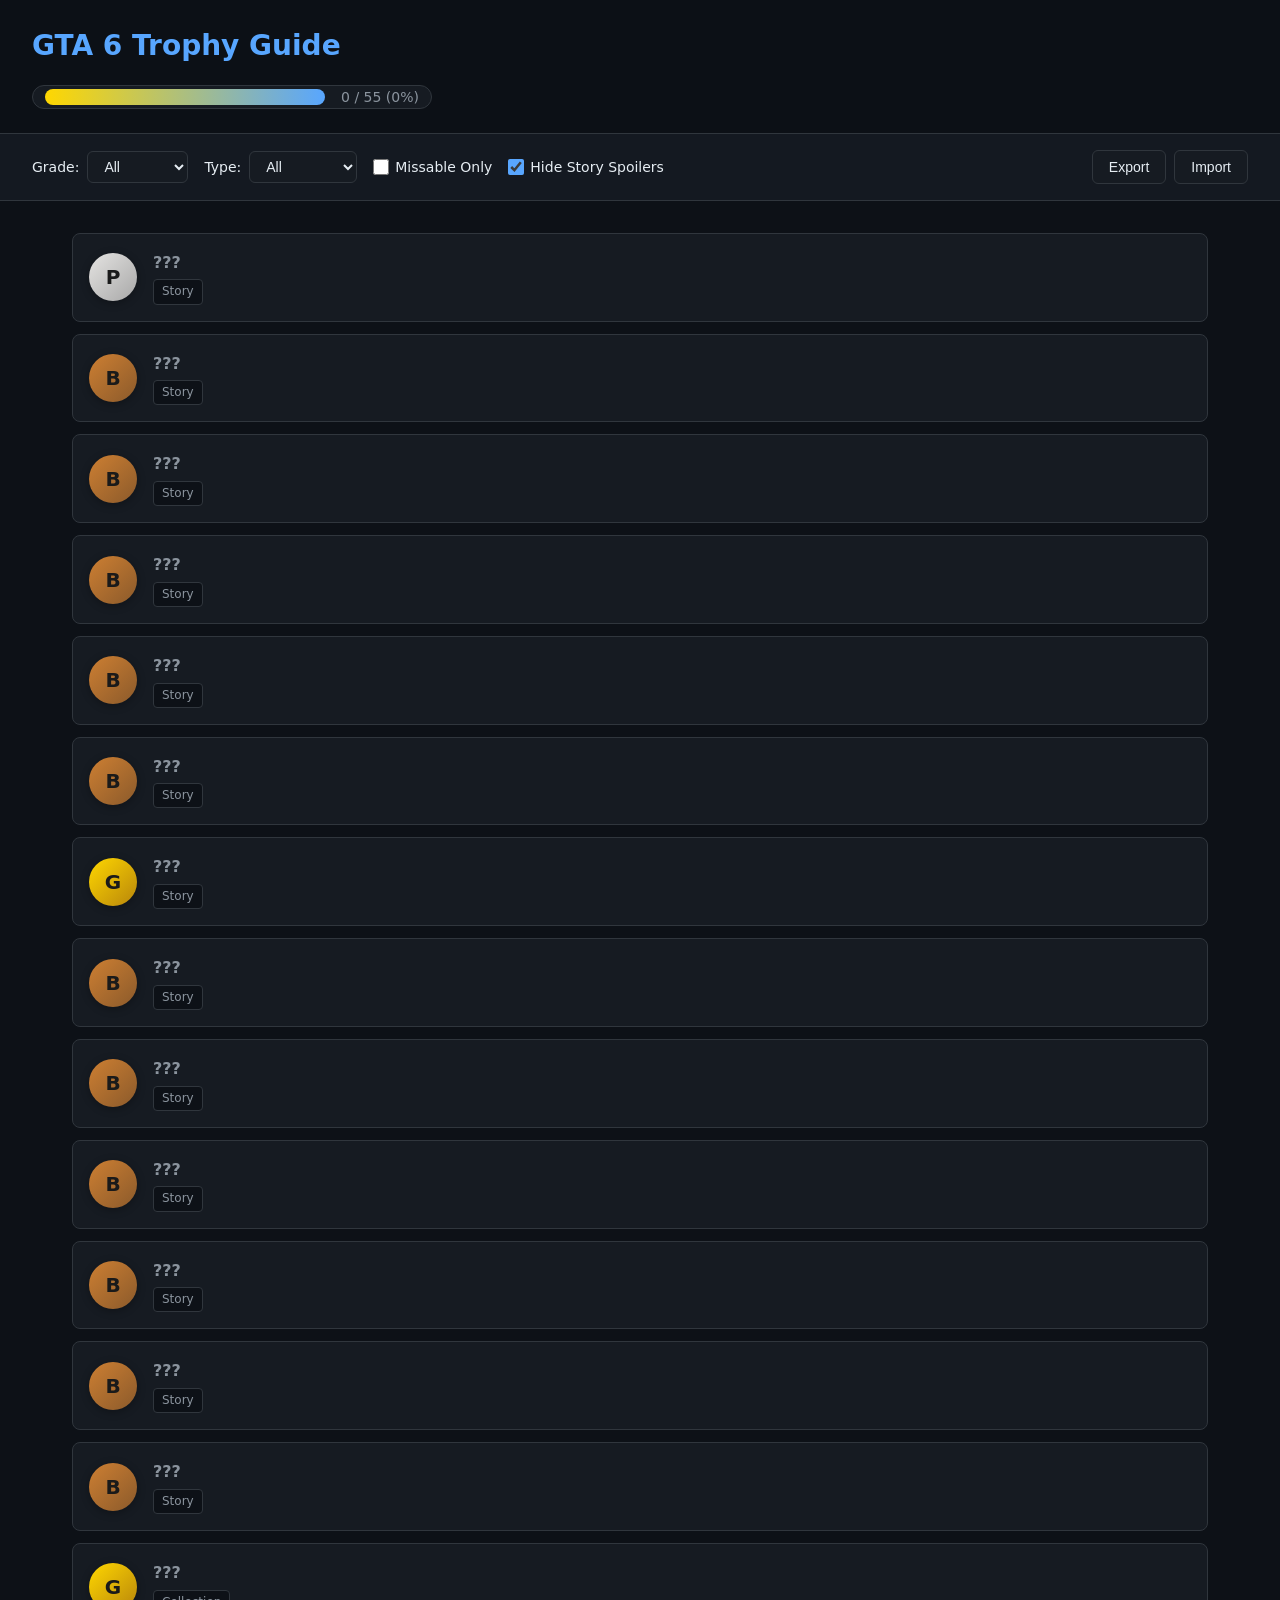
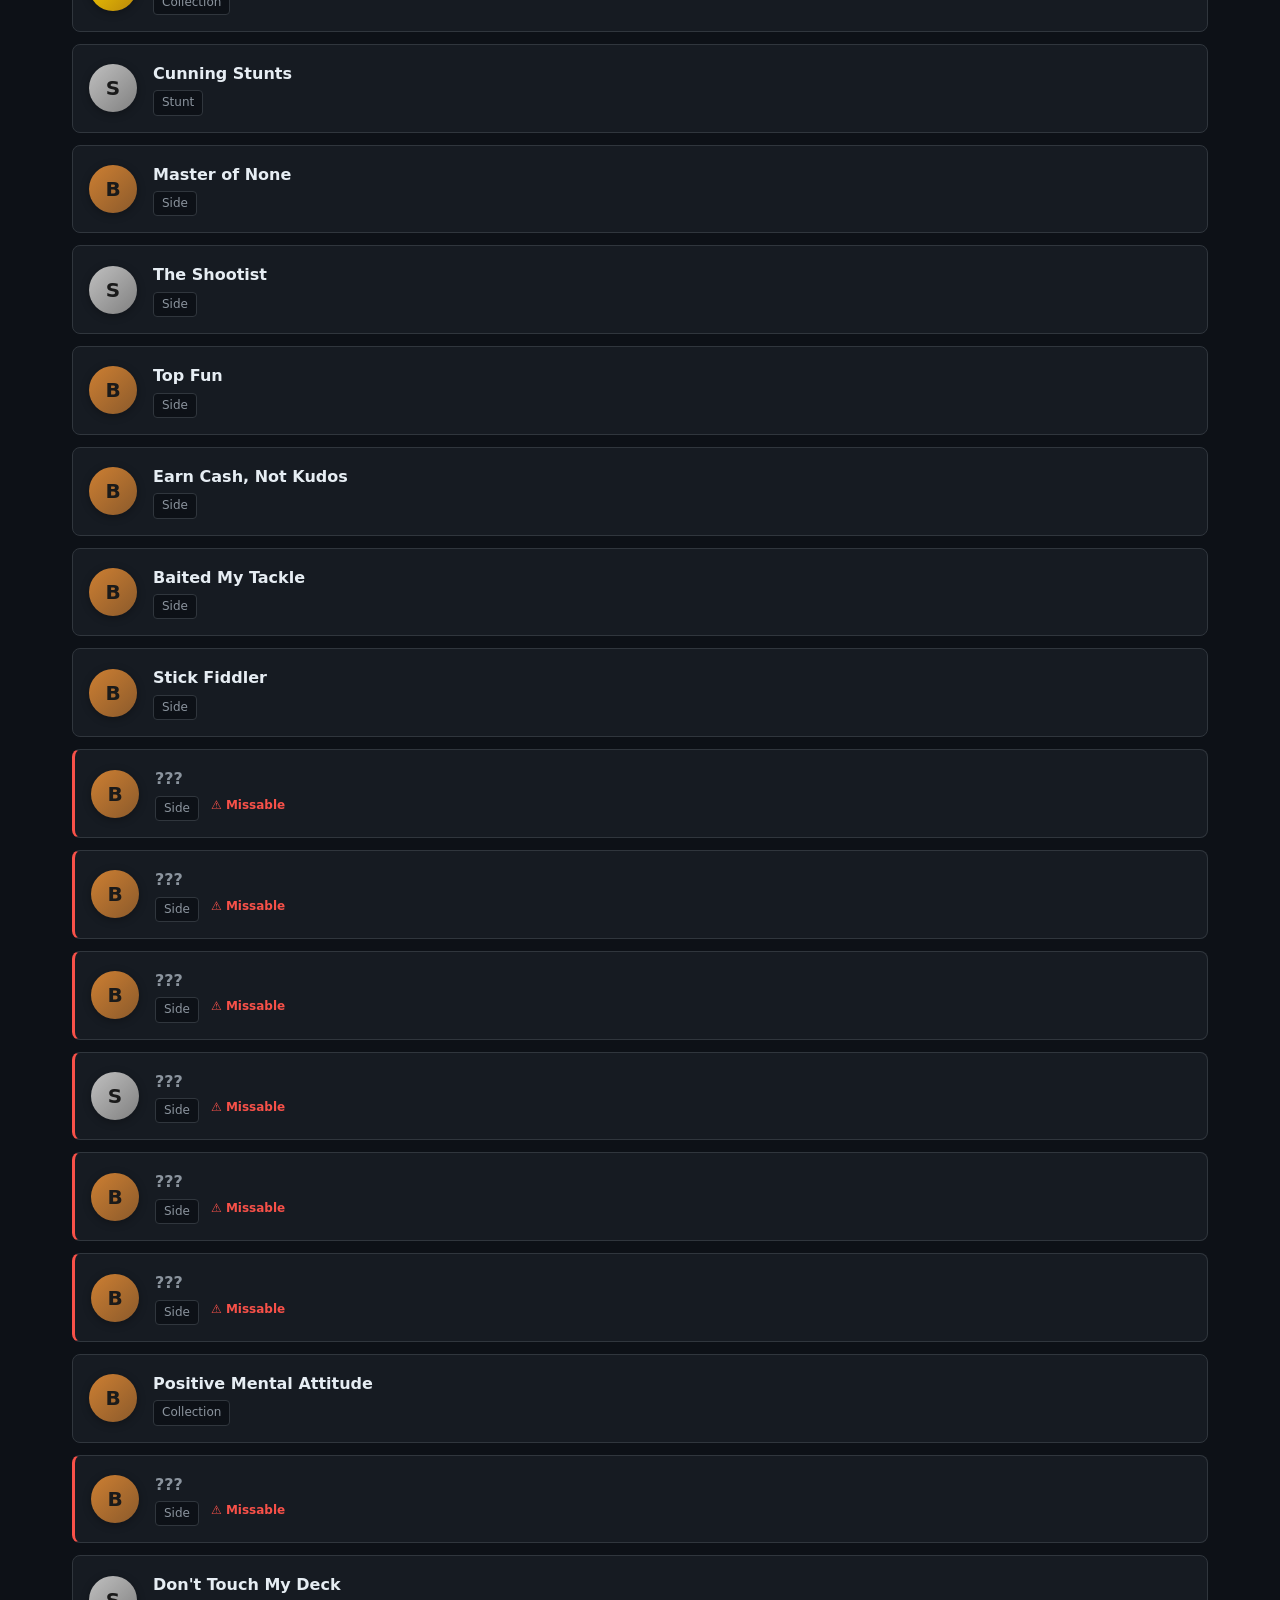
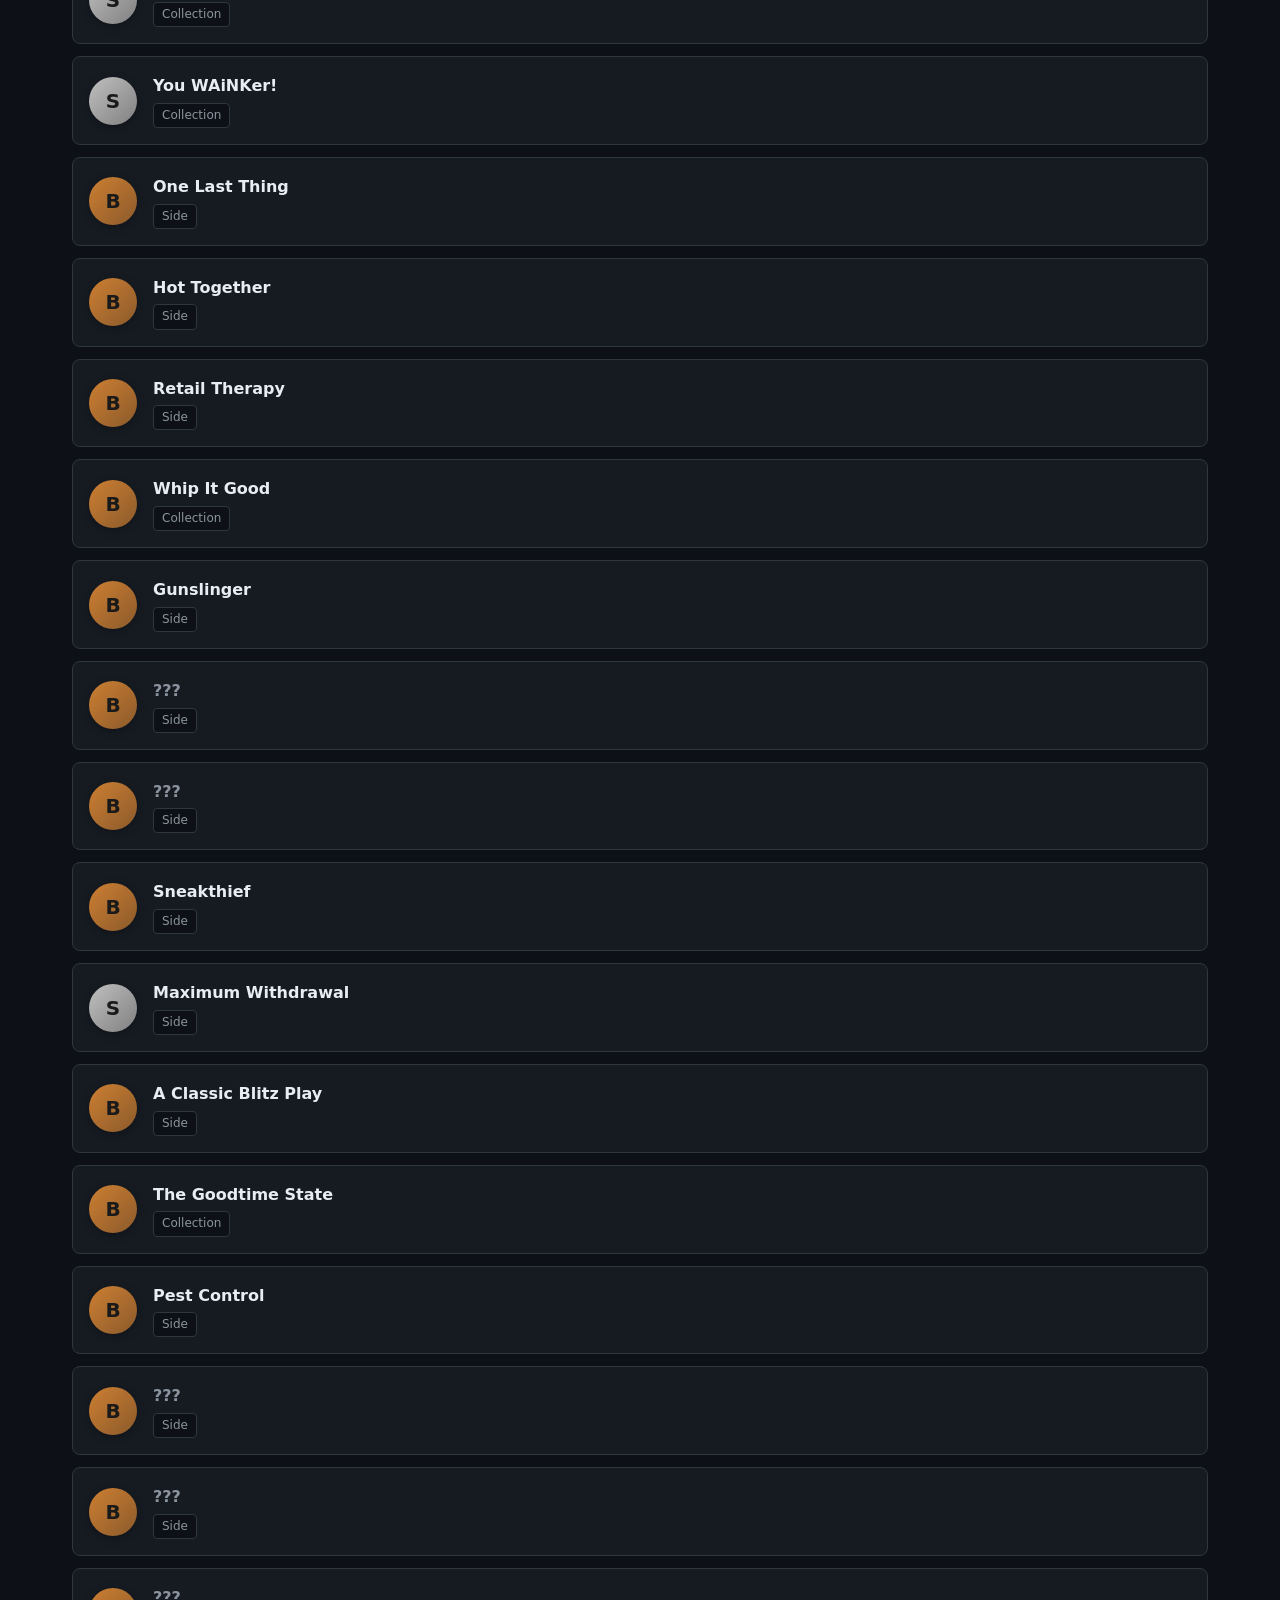
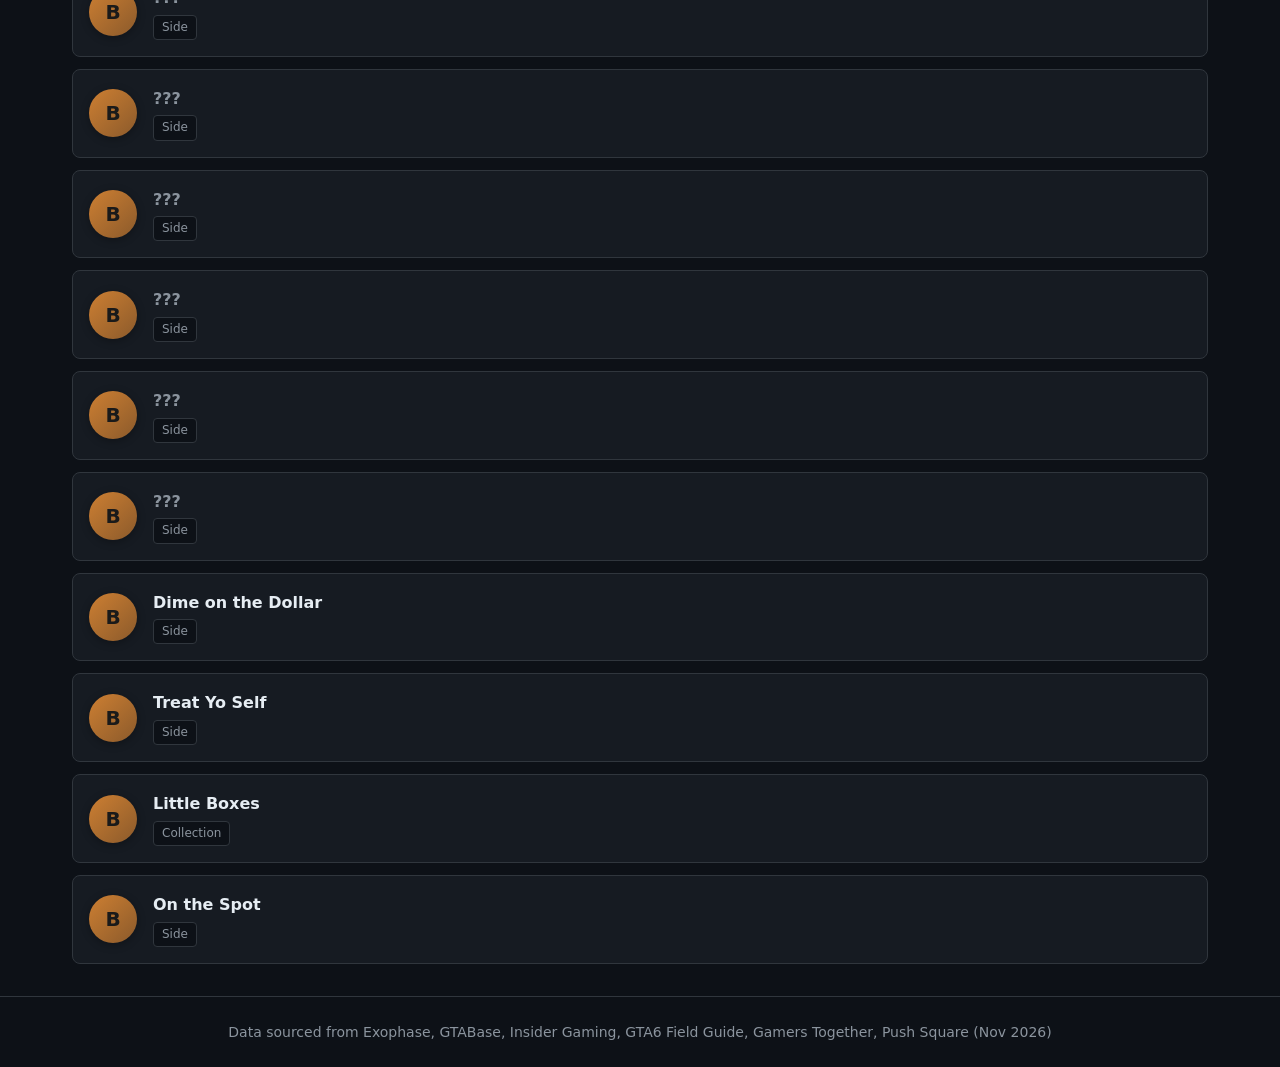
==== out/app/index.html @ 26f0e38e "FASE 1b: spoiler-off screenshots + header overlap fix" ====
<!DOCTYPE html>
<html lang="en">
<head>
  <meta charset="UTF-8">
  <meta name="viewport" content="width=device-width, initial-scale=1.0">
  <title>GTA 6 Trophy Guide</title>
  <link rel="stylesheet" href="styles.css">
</head>
<body>
  <header class="header">
    <h1>GTA 6 Trophy Guide</h1>
    <div class="progress-bar">
      <div class="progress-fill" id="progressFill"></div>
      <span class="progress-text" id="progressText">0 / 55 (0%)</span>
    </div>
  </header>

  <nav class="toolbar">
    <div class="filter-group">
      <label>Grade:</label>
      <select id="gradeFilter">
        <option value="all">All</option>
        <option value="platinum">Platinum</option>
        <option value="gold">Gold</option>
        <option value="silver">Silver</option>
        <option value="bronze">Bronze</option>
      </select>
    </div>
    <div class="filter-group">
      <label>Type:</label>
      <select id="typeFilter">
        <option value="all">All</option>
        <option value="story">Story</option>
        <option value="side">Side</option>
        <option value="collection">Collection</option>
        <option value="stunt">Stunt</option>
      </select>
    </div>
    <div class="filter-group">
      <label>
        <input type="checkbox" id="missableFilter"> Missable Only
      </label>
    </div>
    <div class="filter-group">
      <label>
        <input type="checkbox" id="spoilerToggle" checked> Hide Story Spoilers
      </label>
    </div>
    <div class="actions">
      <button id="exportBtn" title="Export progress to JSON">Export</button>
      <button id="importBtn" title="Import progress from JSON">Import</button>
      <input type="file" id="importFile" accept=".json" style="display:none;">
    </div>
  </nav>

  <main class="main">
    <section id="listView" class="view">
      <ul id="trophyList" class="trophy-list"></ul>
    </section>

    <section id="detailView" class="view hidden">
      <button class="back-btn" id="backBtn">← Back to List</button>
      <article id="trophyDetail" class="trophy-detail"></article>
    </section>

    <section id="roadmapView" class="view hidden">
      <button class="back-btn" id="roadmapBackBtn">← Back to List</button>
      <div id="roadmap" class="roadmap"></div>
    </section>
  </main>

  <footer class="footer">
    <p>Data sourced from Exophase, GTABase, Insider Gaming, GTA6 Field Guide, Gamers Together, Push Square (Nov 2026)</p>
  </footer>

  <script type="module" src="app.js"></script>
</body>
</html>
---- out/app/styles.css ----
* {
  box-sizing: border-box;
  margin: 0;
  padding: 0;
}

:root {
  --bg: #0d1117;
  --fg: #e6edf3;
  --muted: #8b949e;
  --accent: #58a6ff;
  --accent-hover: #79c0ff;
  --card: #161b22;
  --border: #30363d;
  --platinum: #e5e4e2;
  --gold: #ffd700;
  --silver: #c0c0c0;
  --bronze: #cd7f32;
  --danger: #f85149;
  --success: #3fb950;
}

body {
  font-family: system-ui, -apple-system, BlinkMacSystemFont, 'Segoe UI', sans-serif;
  background: var(--bg);
  color: var(--fg);
  line-height: 1.6;
  min-height: 100vh;
  display: flex;
  flex-direction: column;
}

.header {
  padding: 1.5rem 2rem;
  border-bottom: 1px solid var(--border);
  background: rgba(13, 17, 23, 0.95);
  position: sticky;
  top: 0;
  z-index: 10;
}

.header h1 {
  font-size: 1.75rem;
  font-weight: 700;
  margin-bottom: 1rem;
  color: var(--accent);
}

.progress-bar {
  display: flex;
  align-items: center;
  gap: 1rem;
  height: 24px;
  background: var(--card);
  border: 1px solid var(--border);
  border-radius: 12px;
  padding: 0 0.75rem;
  max-width: 400px;
}

.progress-fill {
  height: 16px;
  background: linear-gradient(90deg, var(--gold), var(--accent));
  border-radius: 8px;
  transition: width 0.3s ease;
  flex: 1;
}

.progress-text {
  font-size: 0.875rem;
  color: var(--muted);
  white-space: nowrap;
}

.toolbar {
  display: flex;
  flex-wrap: wrap;
  gap: 1rem;
  padding: 1rem 2rem;
  border-bottom: 1px solid var(--border);
  background: rgba(22, 27, 34, 0.95);
  position: sticky;
  top: 60px;
  z-index: 9;
  align-items: center;
}

.filter-group {
  display: flex;
  align-items: center;
  gap: 0.5rem;
  font-size: 0.875rem;
}

.filter-group select {
  padding: 0.375rem 0.75rem;
  border: 1px solid var(--border);
  border-radius: 6px;
  background: var(--card);
  color: var(--fg);
  font-size: 0.875rem;
  cursor: pointer;
}

.filter-group select:focus {
  outline: none;
  border-color: var(--accent);
}

.filter-group label {
  display: flex;
  align-items: center;
  gap: 0.375rem;
  cursor: pointer;
}

.filter-group input[type="checkbox"] {
  width: 16px;
  height: 16px;
  accent-color: var(--accent);
}

.actions {
  display: flex;
  gap: 0.5rem;
  margin-left: auto;
}

.actions button {
  padding: 0.5rem 1rem;
  border: 1px solid var(--border);
  border-radius: 6px;
  background: var(--card);
  color: var(--fg);
  font-size: 0.875rem;
  cursor: pointer;
  transition: all 0.15s ease;
}

.actions button:hover {
  border-color: var(--accent);
  background: var(--bg);
}

.main {
  flex: 1;
  padding: 2rem;
  max-width: 1200px;
  margin: 0 auto;
  width: 100%;
}

.view {
  animation: fadeIn 0.2s ease;
}

@keyframes fadeIn {
  from { opacity: 0; transform: translateY(4px); }
  to { opacity: 1; transform: translateY(0); }
}

.hidden {
  display: none !important;
}

.trophy-list {
  list-style: none;
  display: grid;
  gap: 0.75rem;
}

.trophy-item {
  display: flex;
  align-items: center;
  gap: 1rem;
  padding: 1rem;
  background: var(--card);
  border: 1px solid var(--border);
  border-radius: 8px;
  cursor: pointer;
  transition: all 0.15s ease;
}

.trophy-item:hover {
  border-color: var(--accent);
  transform: translateX(4px);
}

.trophy-item.earned {
  border-color: var(--success);
  background: rgba(63, 185, 80, 0.1);
}

.trophy-item.missable {
  border-left: 3px solid var(--danger);
}

.trophy-grade {
  width: 48px;
  height: 48px;
  border-radius: 50%;
  display: flex;
  align-items: center;
  justify-content: center;
  font-weight: 700;
  font-size: 1.25rem;
  flex-shrink: 0;
  box-shadow: 0 2px 8px rgba(0,0,0,0.3);
}

.trophy-grade.platinum { background: linear-gradient(135deg, #e5e4e2, #a8a8a8); color: #1a1a1a; }
.trophy-grade.gold { background: linear-gradient(135deg, #ffd700, #b8860b); color: #1a1a1a; }
.trophy-grade.silver { background: linear-gradient(135deg, #c0c0c0, #808080); color: #1a1a1a; }
.trophy-grade.bronze { background: linear-gradient(135deg, #cd7f32, #8b5a2b); color: #1a1a1a; }

.trophy-info {
  flex: 1;
  min-width: 0;
}

.trophy-name {
  font-weight: 600;
  font-size: 1rem;
  margin-bottom: 0.25rem;
  white-space: nowrap;
  overflow: hidden;
  text-overflow: ellipsis;
}

.trophy-name.hidden-spoiler {
  color: var(--muted);
}

.trophy-meta {
  display: flex;
  gap: 0.75rem;
  font-size: 0.75rem;
  color: var(--muted);
}

.trophy-type {
  text-transform: capitalize;
  padding: 0.125rem 0.5rem;
  background: var(--bg);
  border: 1px solid var(--border);
  border-radius: 4px;
}

.trophy-missable-badge {
  color: var(--danger);
  font-weight: 600;
}

.back-btn {
  display: inline-flex;
  align-items: center;
  gap: 0.5rem;
  padding: 0.5rem 1rem;
  margin-bottom: 1.5rem;
  border: 1px solid var(--border);
  border-radius: 6px;
  background: var(--card);
  color: var(--fg);
  font-size: 0.875rem;
  cursor: pointer;
  transition: all 0.15s ease;
}

.back-btn:hover {
  border-color: var(--accent);
  background: var(--bg);
}

.trophy-detail {
  background: var(--card);
  border: 1px solid var(--border);
  border-radius: 12px;
  padding: 2rem;
}

.trophy-detail-header {
  display: flex;
  align-items: flex-start;
  gap: 1.5rem;
  margin-bottom: 1.5rem;
  padding-bottom: 1.5rem;
  border-bottom: 1px solid var(--border);
}

.trophy-detail-grade {
  width: 80px;
  height: 80px;
  border-radius: 50%;
  display: flex;
  align-items: center;
  justify-content: center;
  font-weight: 700;
  font-size: 2rem;
  flex-shrink: 0;
  box-shadow: 0 4px 16px rgba(0,0,0,0.4);
}

.trophy-detail-info h2 {
  font-size: 1.5rem;
  margin-bottom: 0.5rem;
}

.trophy-detail-meta {
  display: flex;
  gap: 1rem;
  font-size: 0.875rem;
  color: var(--muted);
}

.trophy-detail-section {
  margin-bottom: 1.5rem;
}

.trophy-detail-section h3 {
  font-size: 1rem;
  color: var(--accent);
  margin-bottom: 0.5rem;
  text-transform: uppercase;
  letter-spacing: 0.05em;
}

.trophy-detail-section p {
  color: var(--fg);
  line-height: 1.7;
}

.trophy-detail-source {
  font-size: 0.875rem;
  color: var(--muted);
}

.trophy-detail-source a {
  color: var(--accent);
  text-decoration: none;
}

.trophy-detail-source a:hover {
  text-decoration: underline;
}

.roadmap {
  background: var(--card);
  border: 1px solid var(--border);
  border-radius: 12px;
  padding: 2rem;
}

.roadmap h2 {
  font-size: 1.5rem;
  margin-bottom: 1.5rem;
  color: var(--accent);
}

.roadmap-phase {
  margin-bottom: 2rem;
  padding-bottom: 1.5rem;
  border-bottom: 1px solid var(--border);
}

.roadmap-phase:last-child {
  border-bottom: none;
  margin-bottom: 0;
  padding-bottom: 0;
}

.roadmap-phase h3 {
  font-size: 1.125rem;
  color: var(--gold);
  margin-bottom: 1rem;
  display: flex;
  align-items: center;
  gap: 0.5rem;
}

.roadmap-phase ul {
  list-style: none;
  display: grid;
  grid-template-columns: repeat(auto-fill, minmax(280px, 1fr));
  gap: 0.5rem;
}

.roadmap-phase li {
  display: flex;
  align-items: center;
  gap: 0.75rem;
  padding: 0.5rem 0.75rem;
  background: var(--bg);
  border: 1px solid var(--border);
  border-radius: 6px;
  font-size: 0.875rem;
}

.roadmap-phase li.done {
  border-color: var(--success);
  background: rgba(63, 185, 80, 0.1);
  text-decoration: line-through;
  color: var(--muted);
}

.roadmap-phase li.missable {
  border-left: 3px solid var(--danger);
}

.roadmap-checkbox {
  width: 18px;
  height: 18px;
  accent-color: var(--accent);
  cursor: pointer;
  flex-shrink: 0;
}

.footer {
  padding: 1.5rem 2rem;
  border-top: 1px solid var(--border);
  text-align: center;
  color: var(--muted);
  font-size: 0.875rem;
}

@media (max-width: 768px) {
  .header, .toolbar, .main, .footer {
    padding-left: 1rem;
    padding-right: 1rem;
  }
  
  .toolbar {
    flex-direction: column;
    align-items: stretch;
  }
  
  .actions {
    justify-content: center;
  }
  
  .roadmap-phase ul {
    grid-template-columns: 1fr;
  }
}
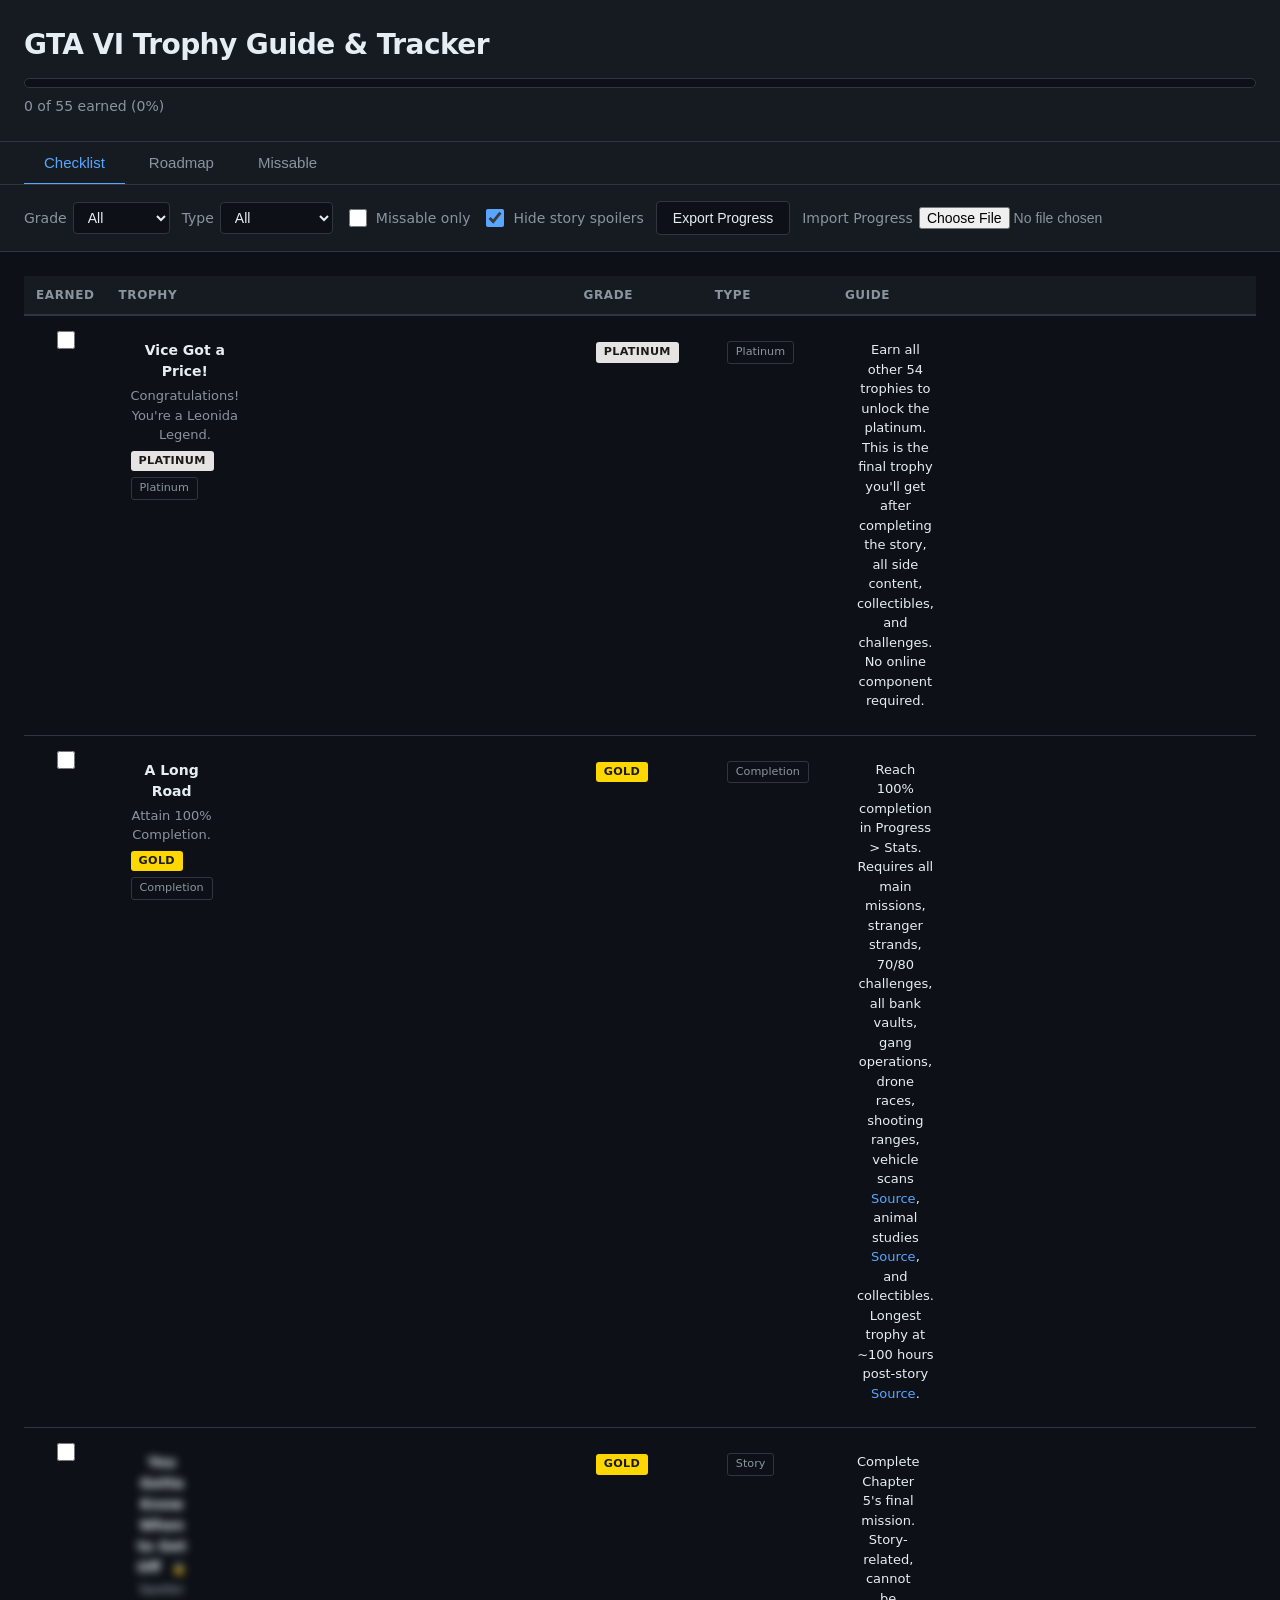
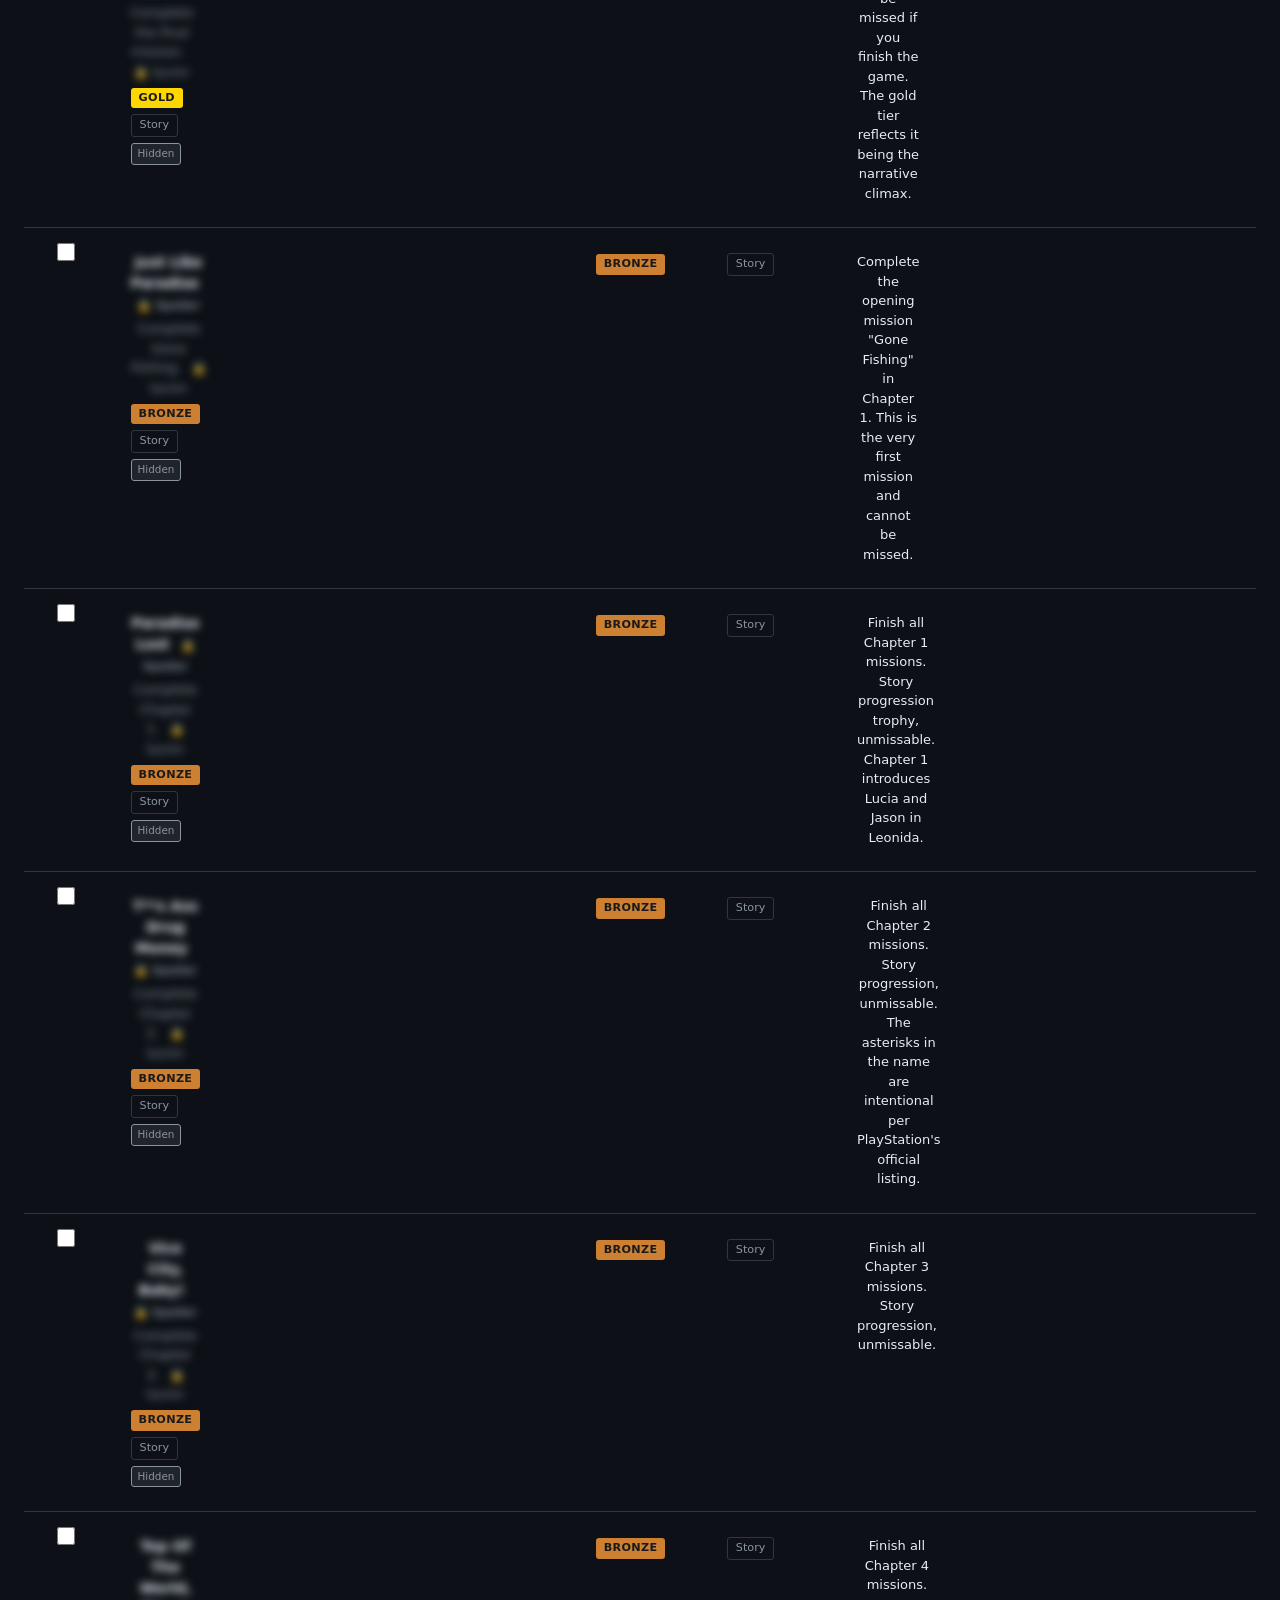
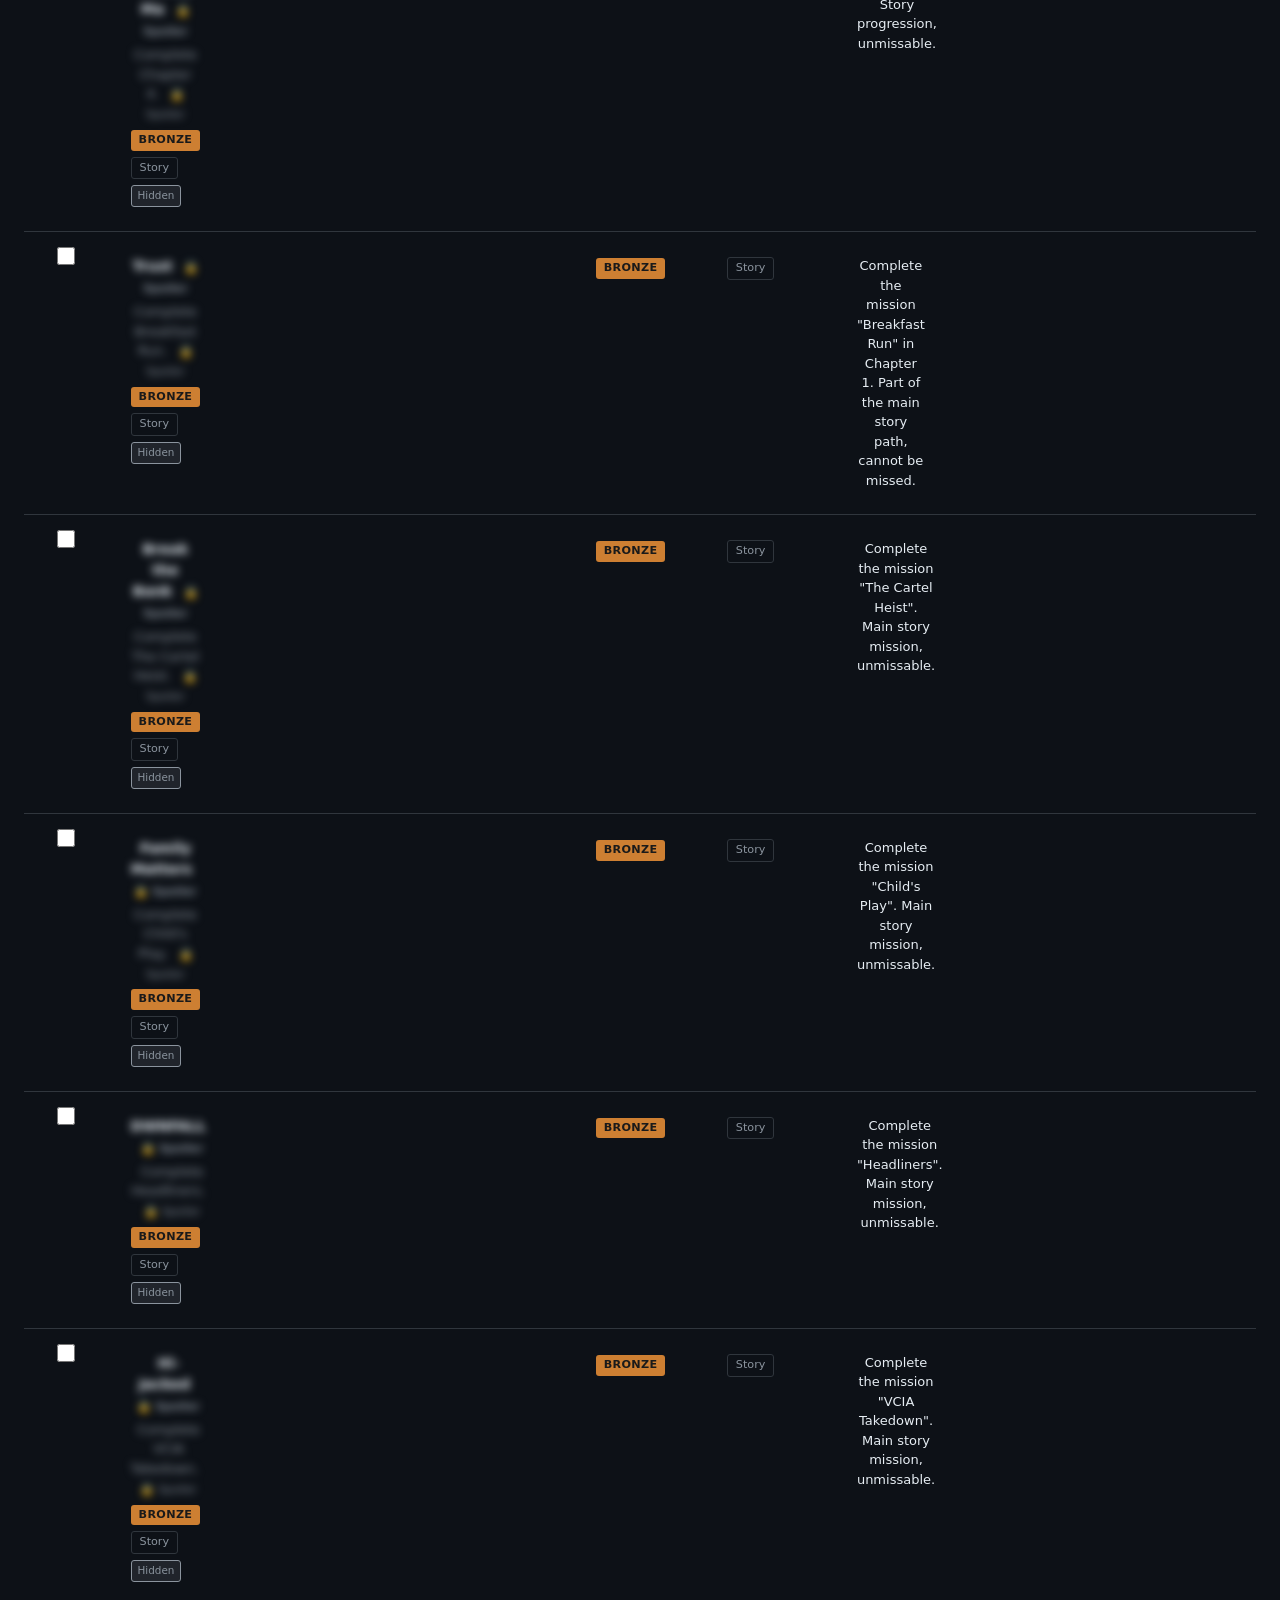
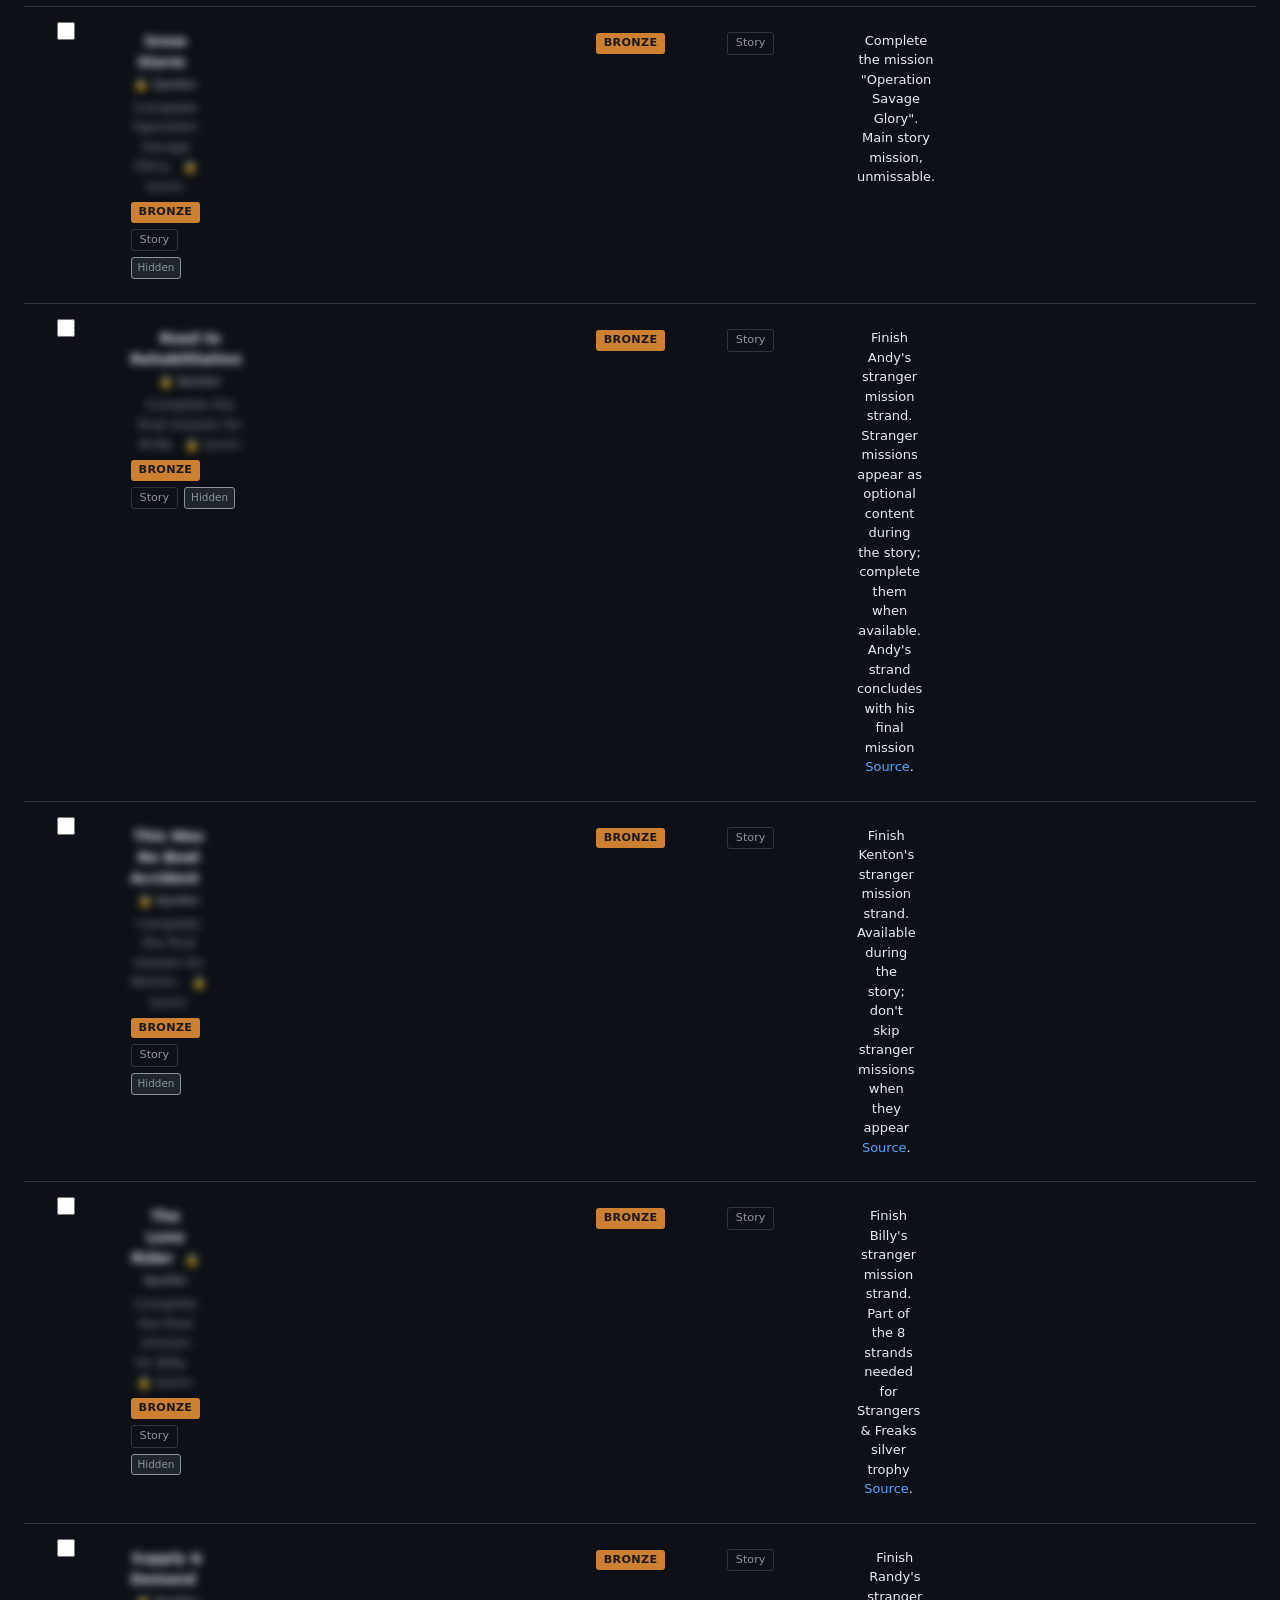
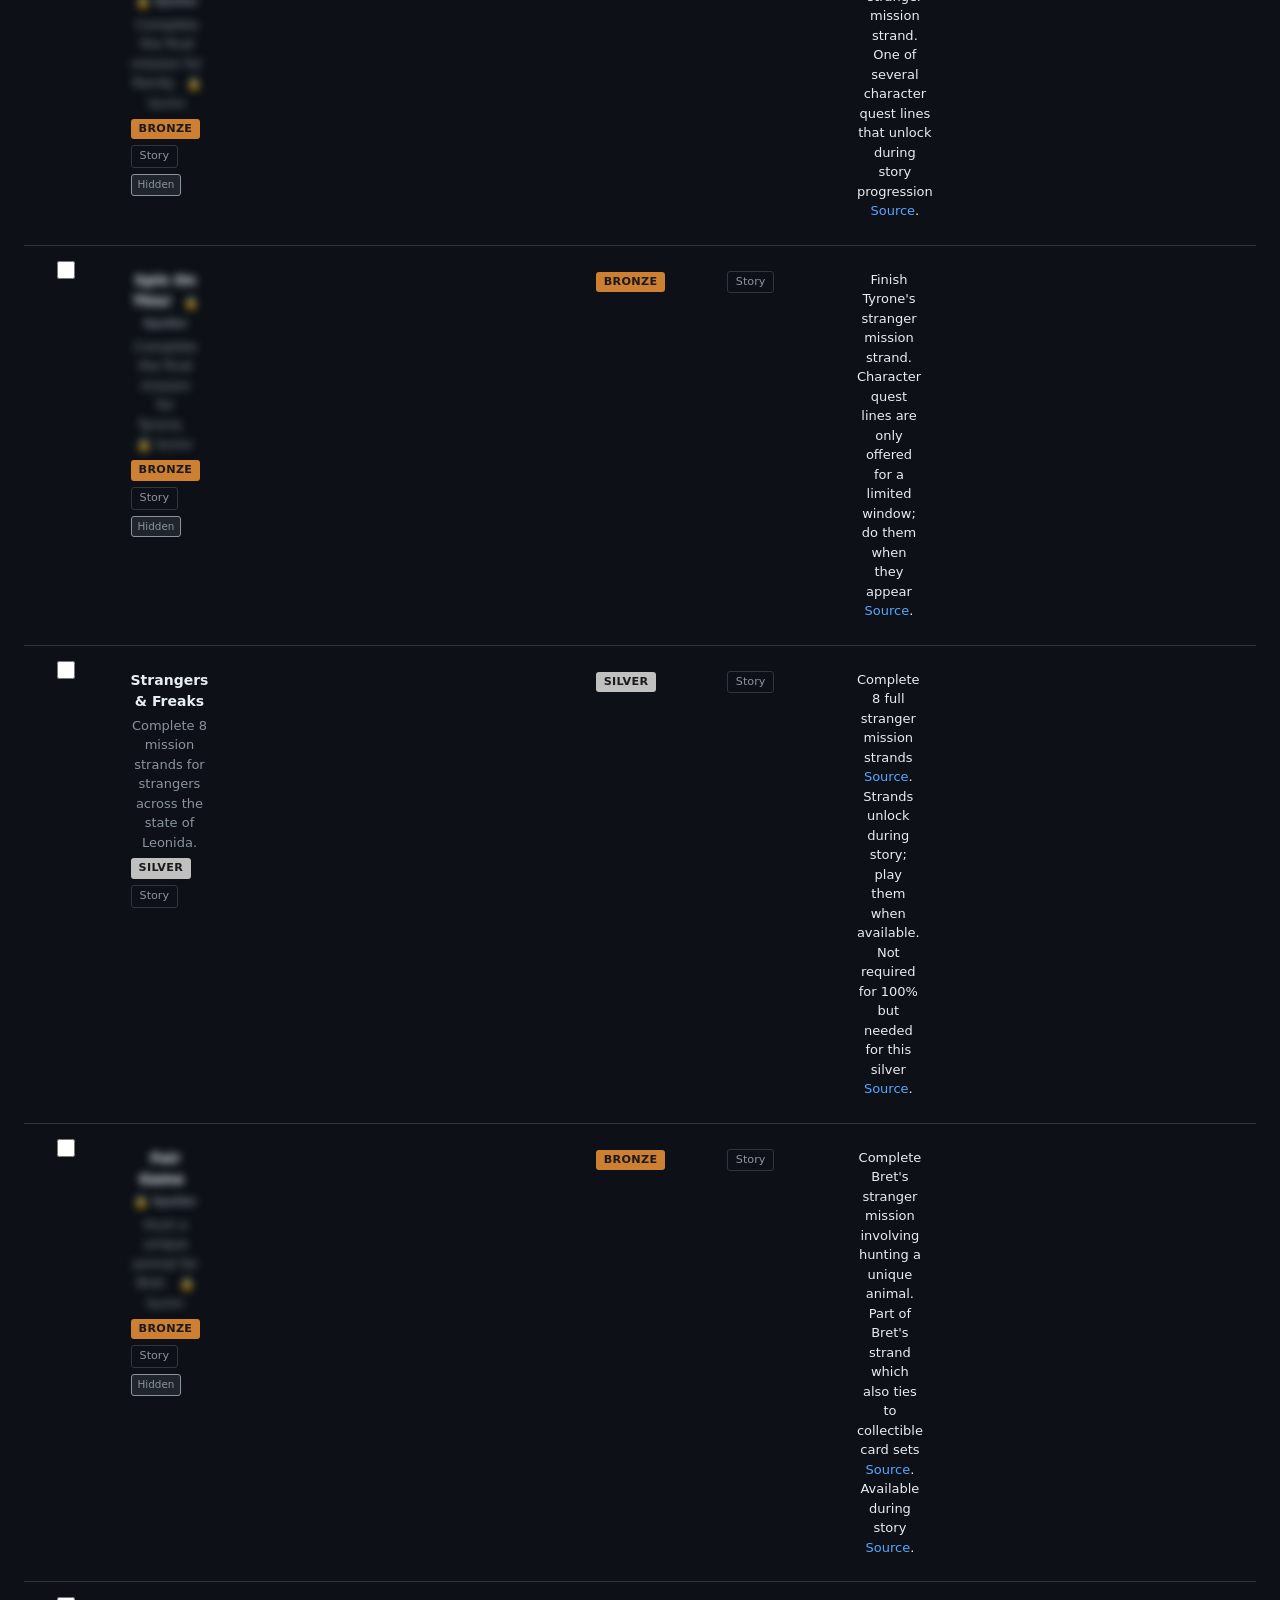
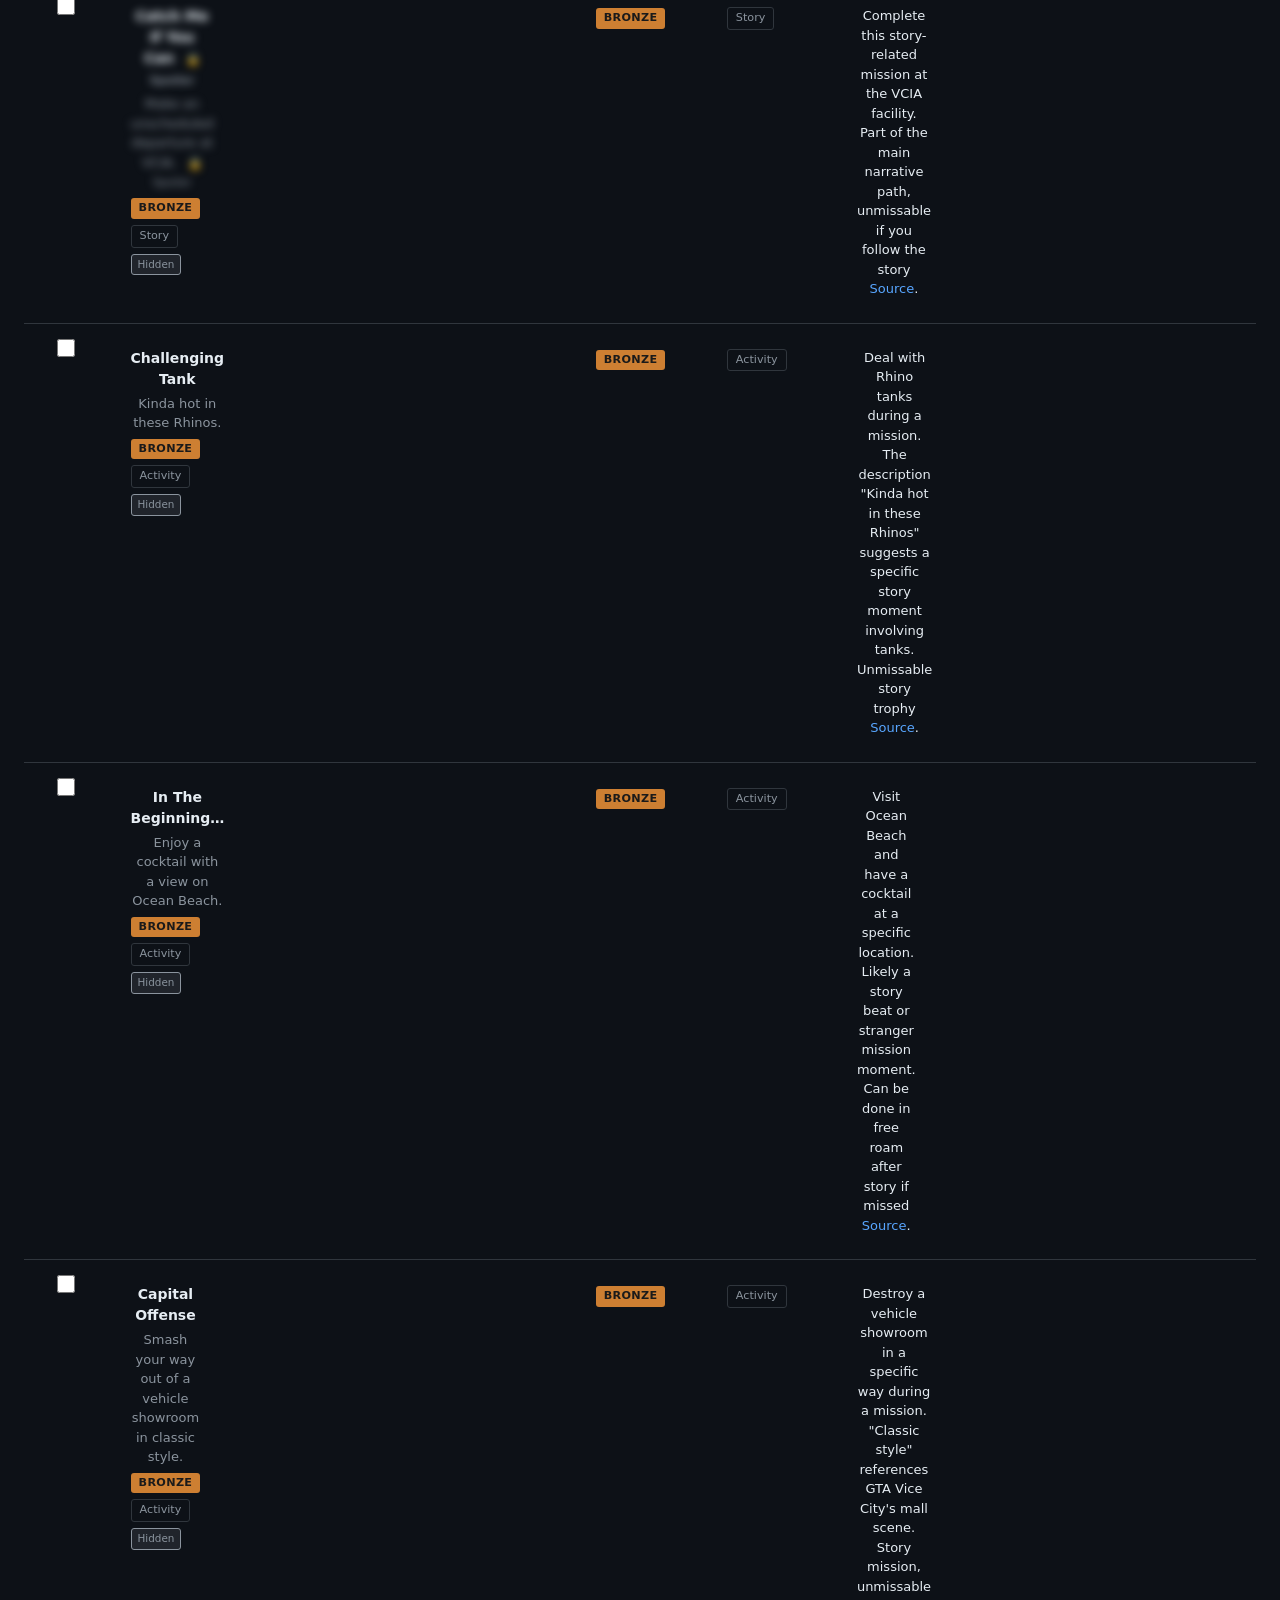
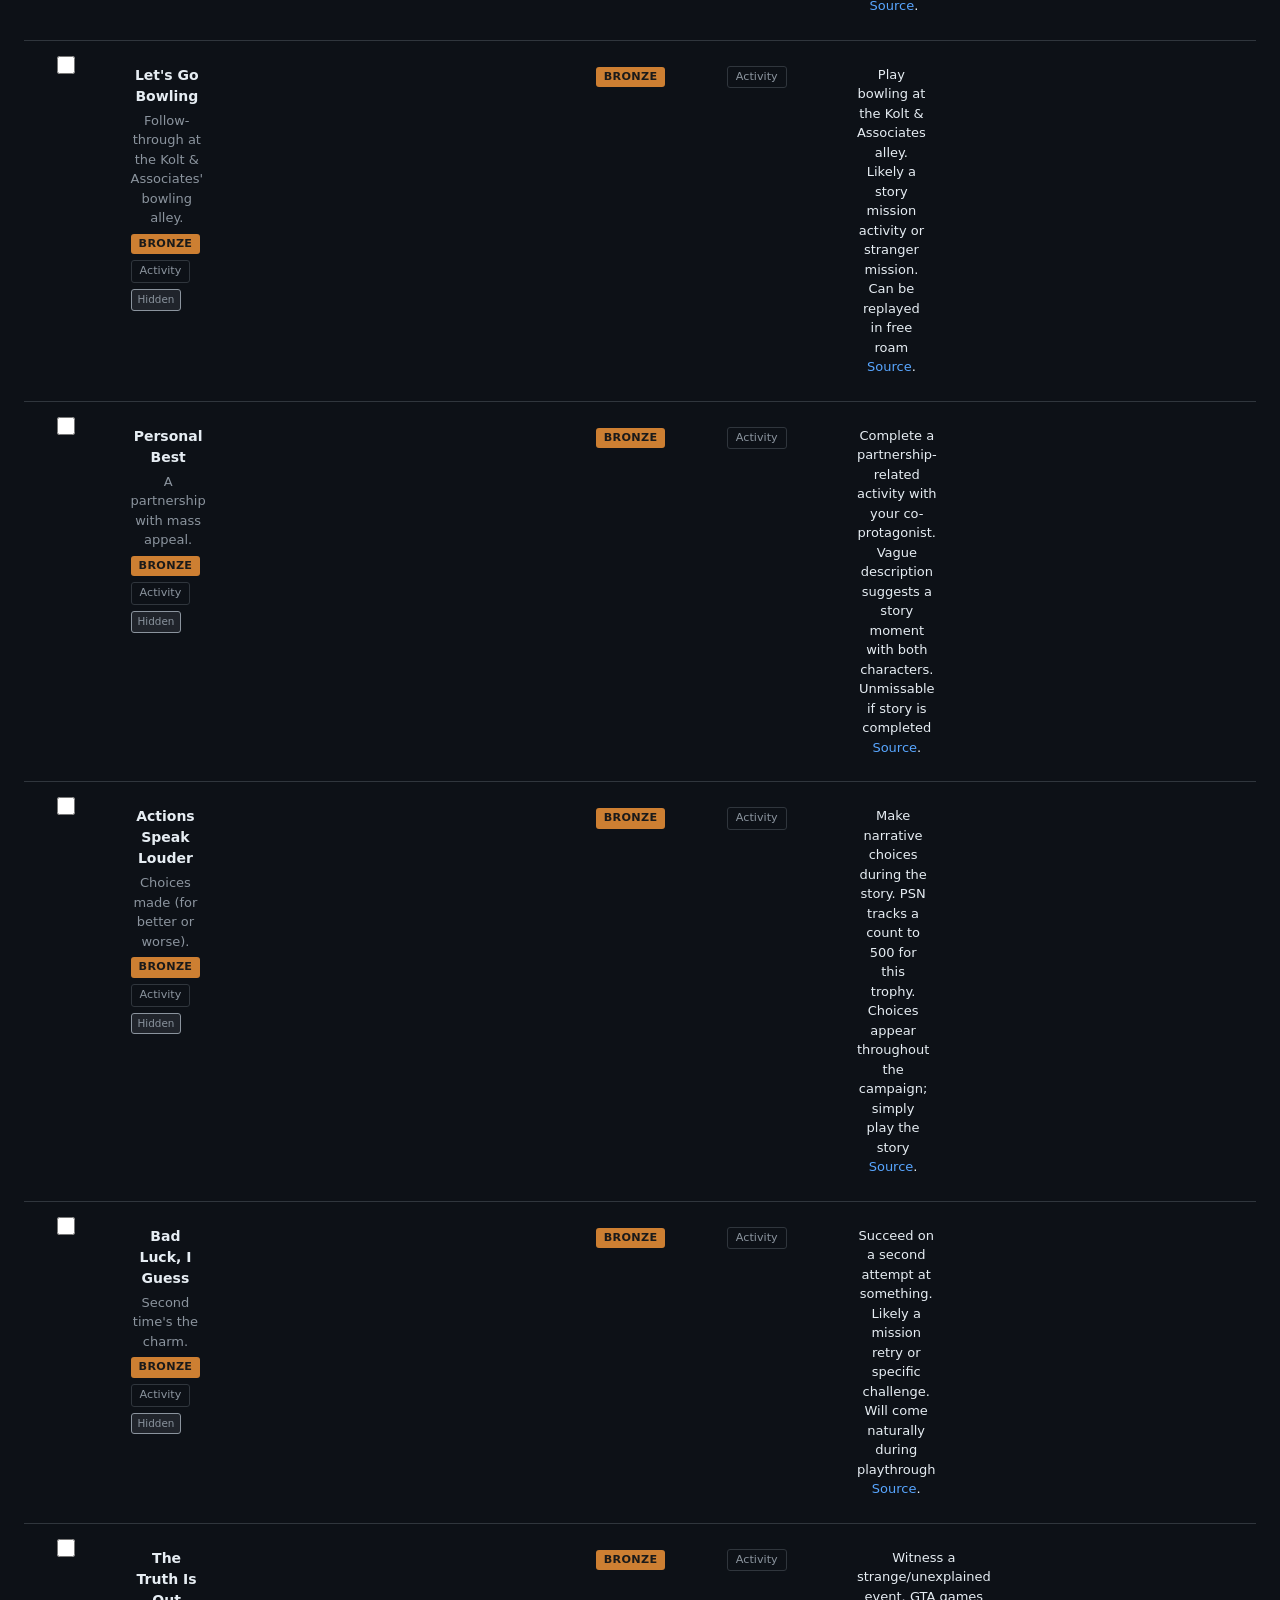
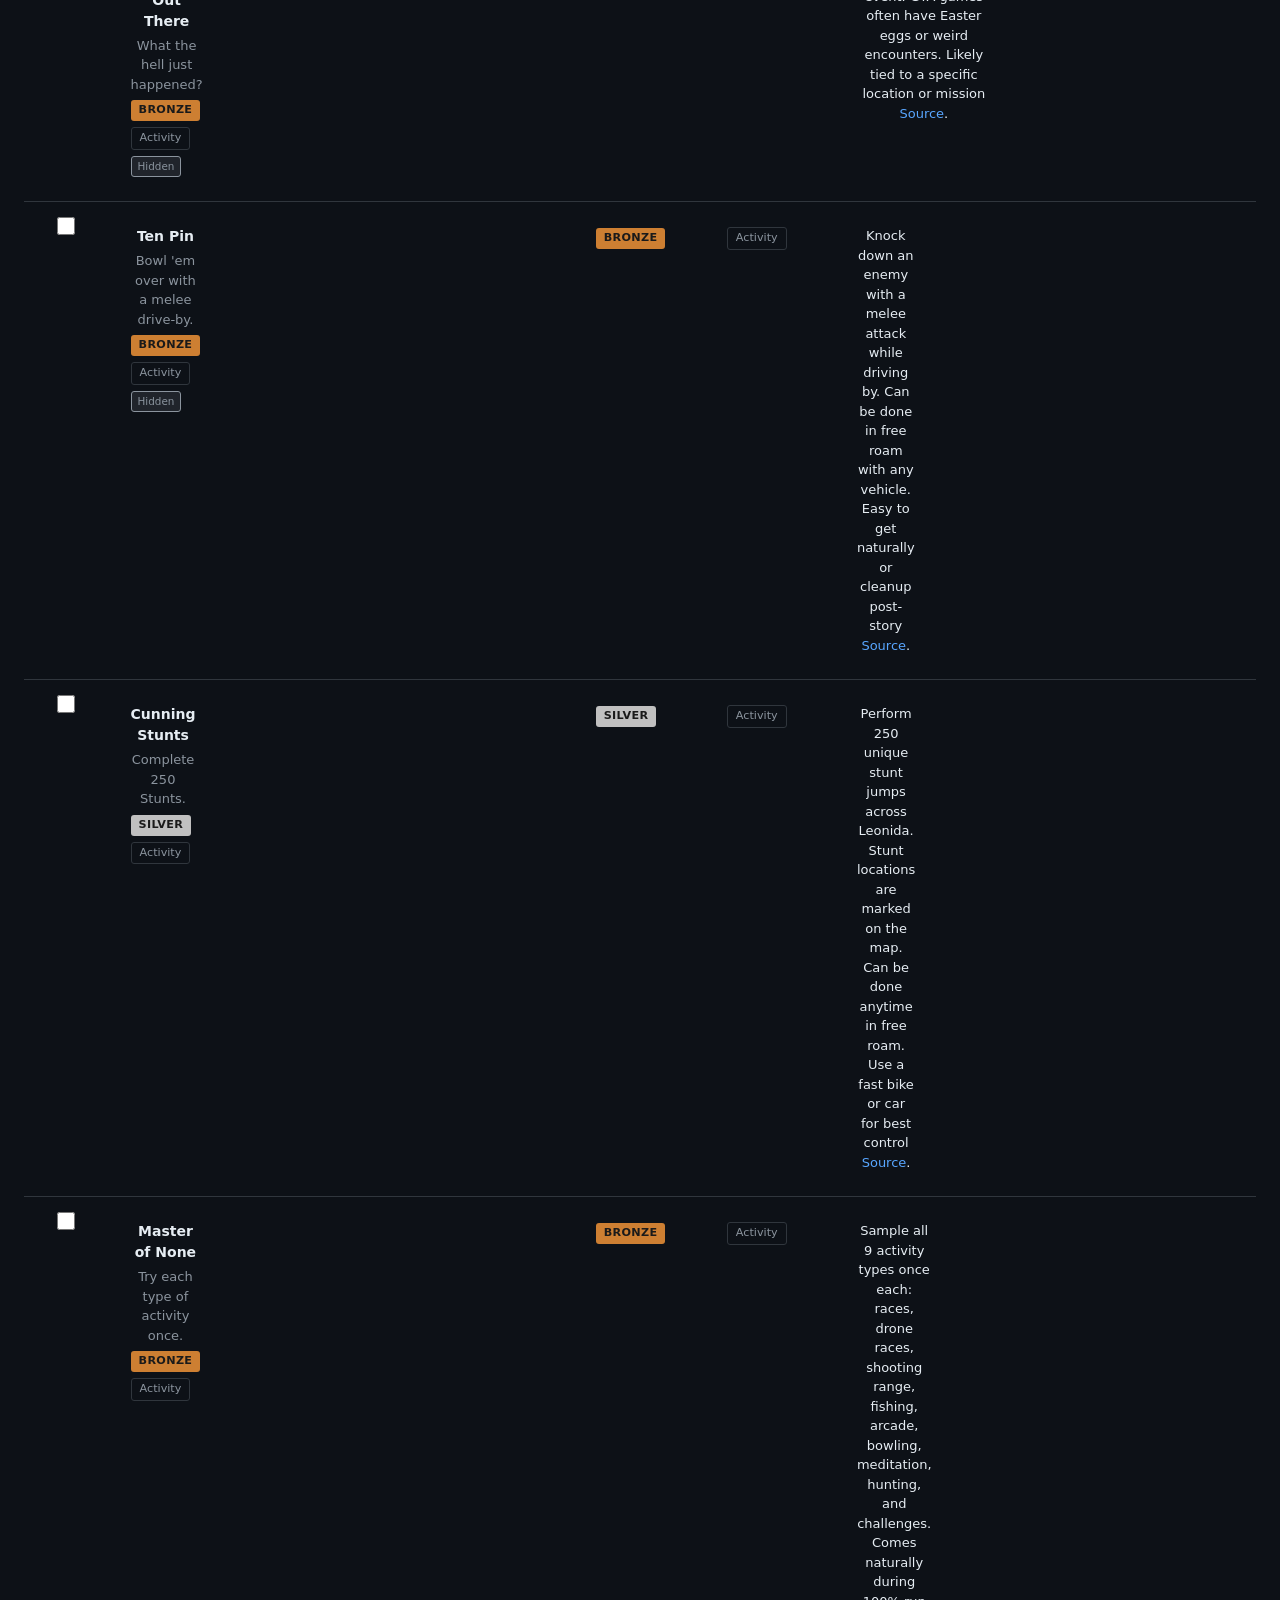
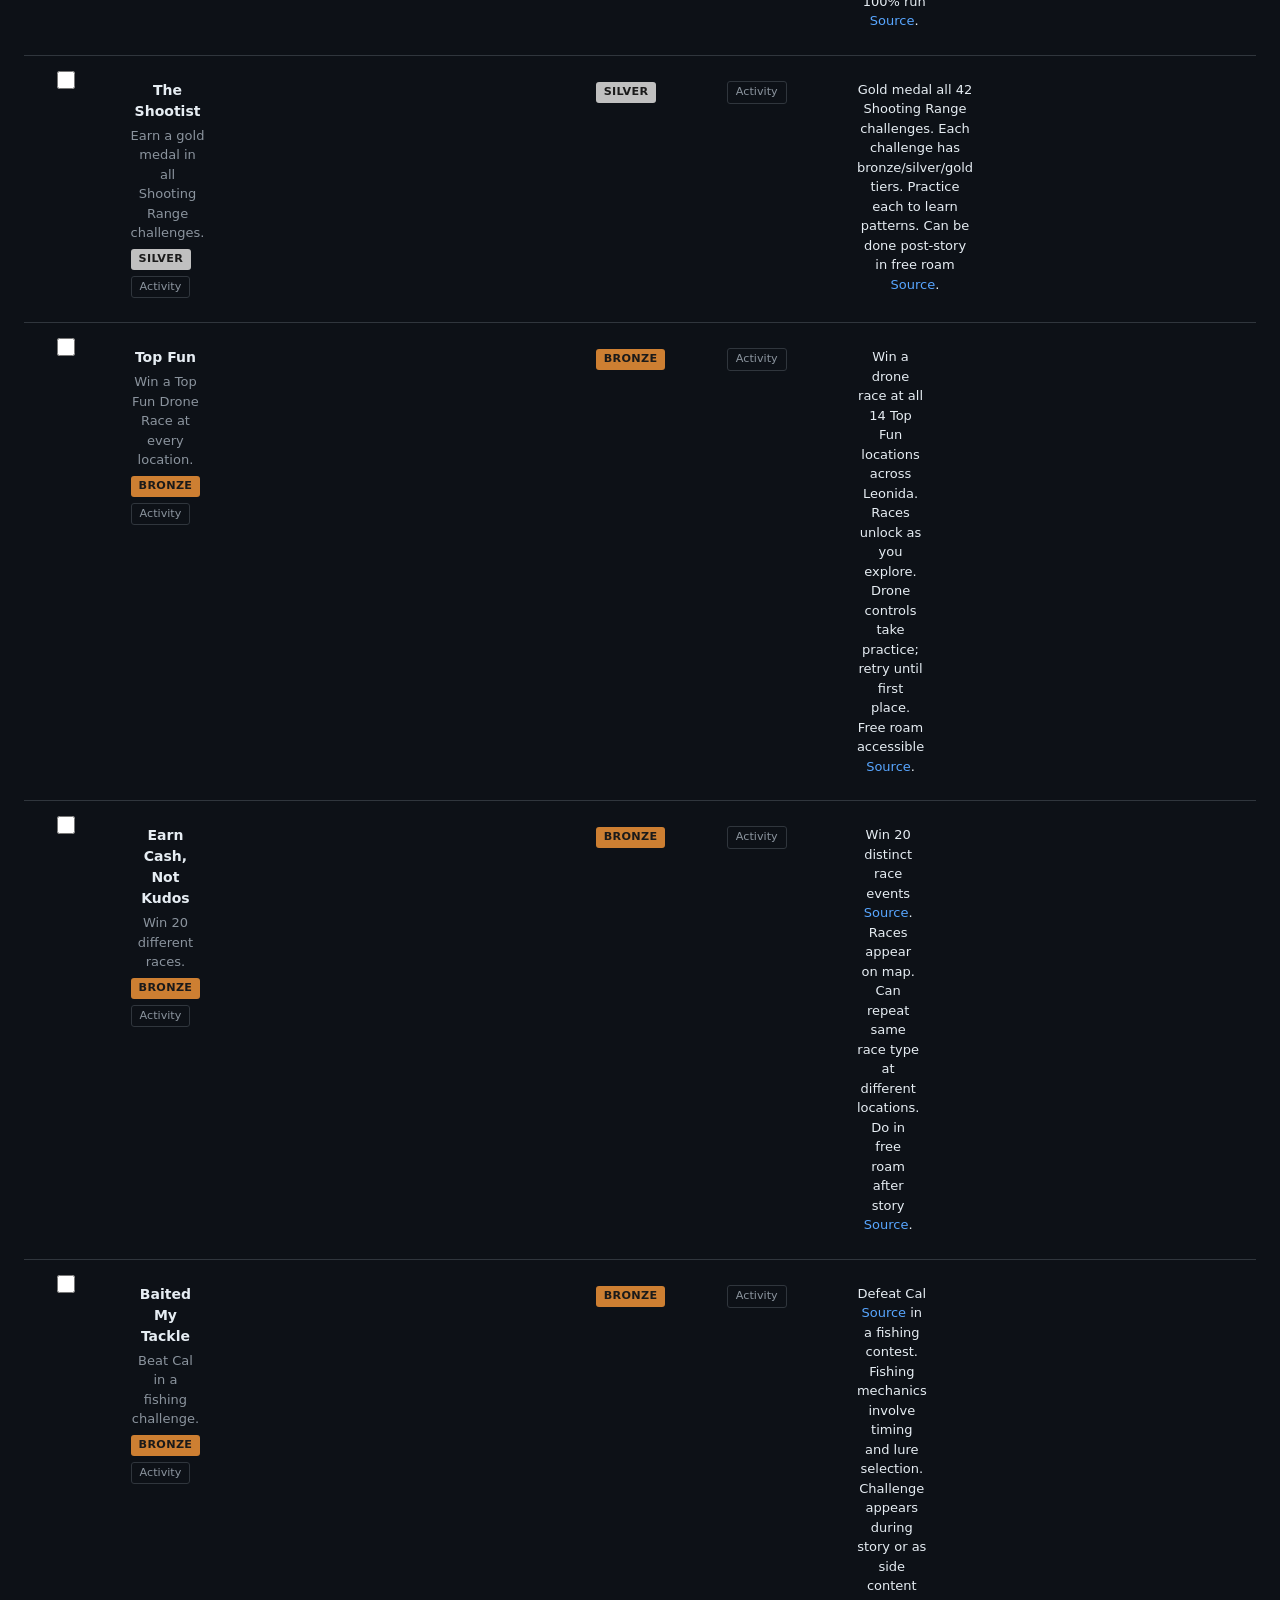
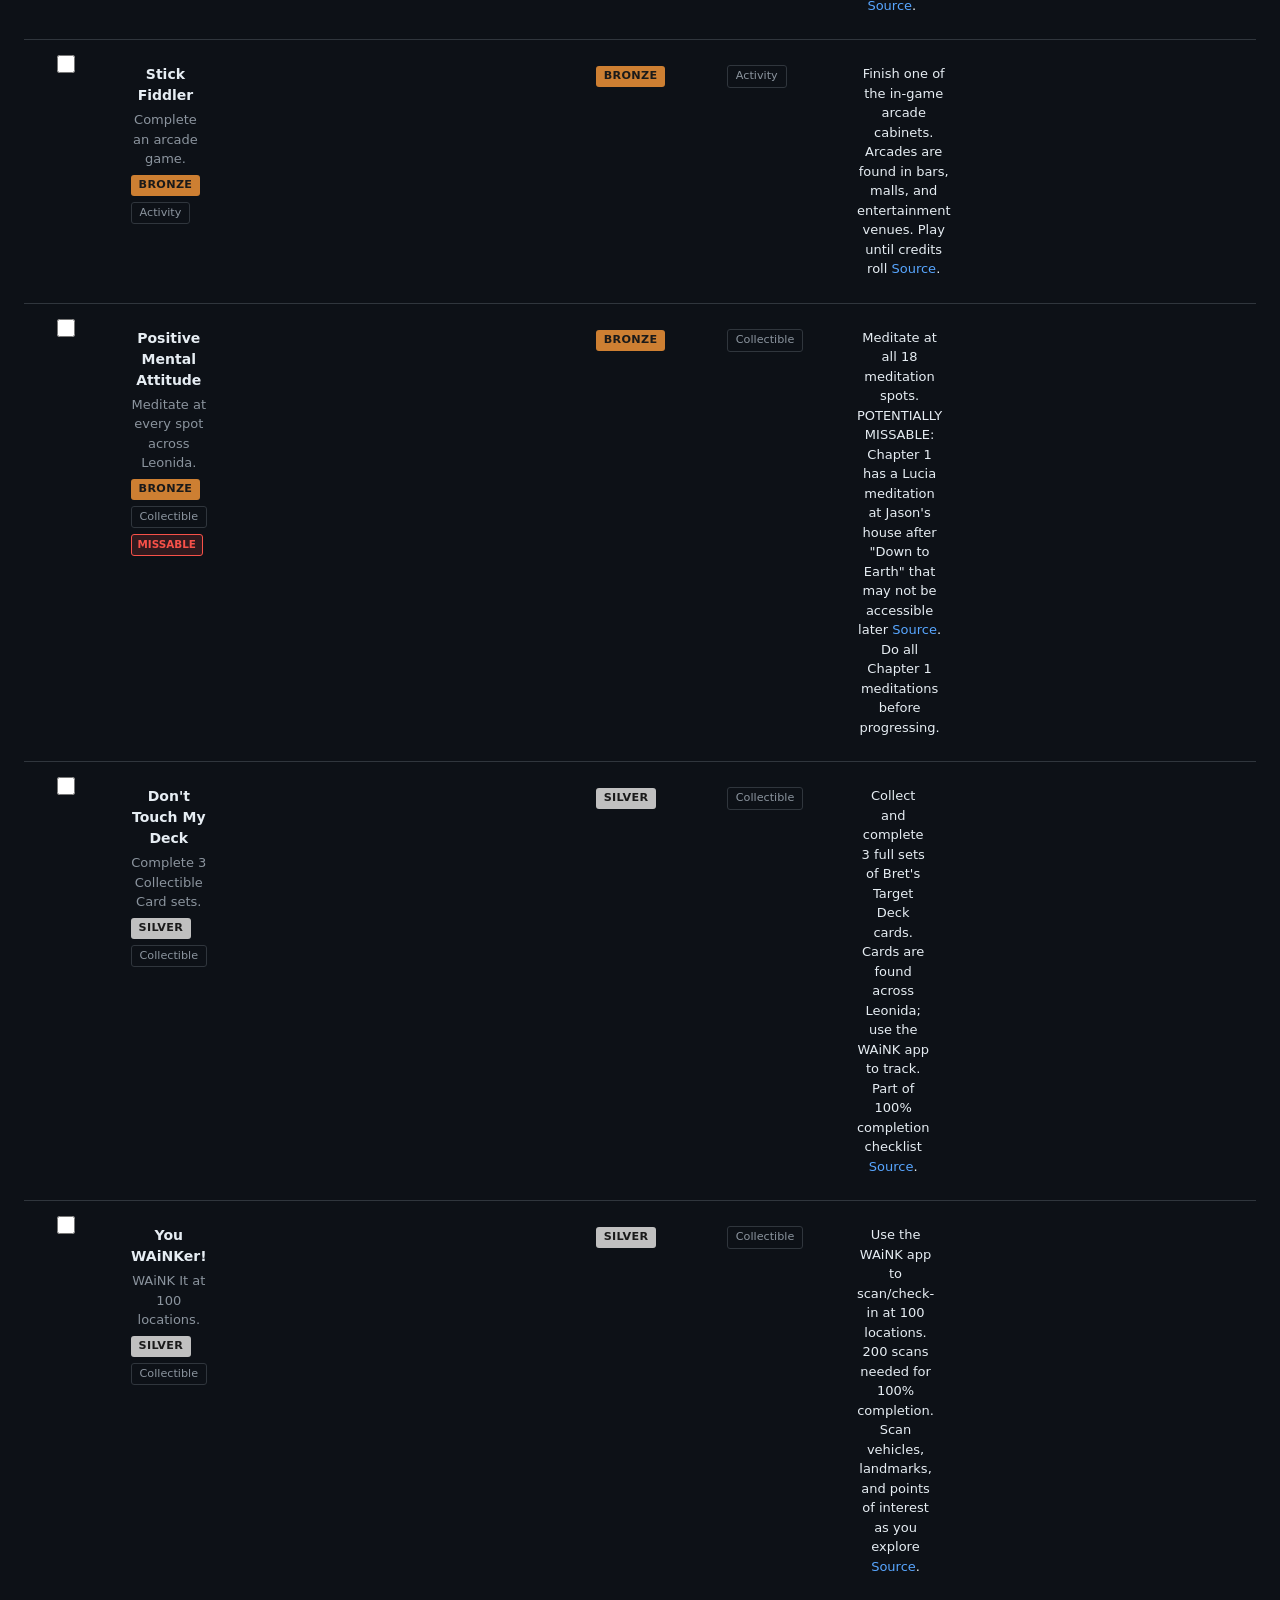
==== commit e506b886: "FASE 2R: trophy guide rebuild under recording" ====
--- a/out/app/index.html
+++ b/out/app/index.html
@@ -1,78 +1,88 @@
-<!DOCTYPE html>
+<!doctype html>
 <html lang="en">
 <head>
-  <meta charset="UTF-8">
-  <meta name="viewport" content="width=device-width, initial-scale=1.0">
-  <title>GTA 6 Trophy Guide</title>
-  <link rel="stylesheet" href="styles.css">
+<meta charset="utf-8">
+<meta name="viewport" content="width=device-width, initial-scale=1">
+<title>GTA VI Trophy Guide & Tracker</title>
+<link rel="stylesheet" href="style.css">
 </head>
 <body>
-  <header class="header">
-    <h1>GTA 6 Trophy Guide</h1>
-    <div class="progress-bar">
+<header>
+  <h1>GTA VI Trophy Guide & Tracker</h1>
+  <div class="progress-wrap">
+    <div class="progress-bar" role="progressbar" aria-valuenow="0" aria-valuemin="0" aria-valuemax="100">
       <div class="progress-fill" id="progressFill"></div>
-      <span class="progress-text" id="progressText">0 / 55 (0%)</span>
     </div>
-  </header>
+    <p id="progressText" class="progress-text">0 of 55 earned (0%)</p>
+  </div>
+</header>
 
-  <nav class="toolbar">
-    <div class="filter-group">
-      <label>Grade:</label>
-      <select id="gradeFilter">
-        <option value="all">All</option>
-        <option value="platinum">Platinum</option>
-        <option value="gold">Gold</option>
-        <option value="silver">Silver</option>
-        <option value="bronze">Bronze</option>
-      </select>
-    </div>
-    <div class="filter-group">
-      <label>Type:</label>
-      <select id="typeFilter">
-        <option value="all">All</option>
-        <option value="story">Story</option>
-        <option value="side">Side</option>
-        <option value="collection">Collection</option>
-        <option value="stunt">Stunt</option>
-      </select>
-    </div>
-    <div class="filter-group">
-      <label>
-        <input type="checkbox" id="missableFilter"> Missable Only
-      </label>
-    </div>
-    <div class="filter-group">
-      <label>
-        <input type="checkbox" id="spoilerToggle" checked> Hide Story Spoilers
-      </label>
-    </div>
-    <div class="actions">
-      <button id="exportBtn" title="Export progress to JSON">Export</button>
-      <button id="importBtn" title="Import progress from JSON">Import</button>
-      <input type="file" id="importFile" accept=".json" style="display:none;">
-    </div>
-  </nav>
+<nav class="tabs" role="tablist" aria-label="Main views">
+  <button role="tab" id="tabChecklist" aria-selected="true" aria-controls="panelChecklist">Checklist</button>
+  <button role="tab" id="tabRoadmap" aria-selected="false" aria-controls="panelRoadmap">Roadmap</button>
+  <button role="tab" id="tabMissable" aria-selected="false" aria-controls="panelMissable">Missable</button>
+</nav>
 
-  <main class="main">
-    <section id="listView" class="view">
-      <ul id="trophyList" class="trophy-list"></ul>
-    </section>
+<div class="controls" role="search" aria-label="Filter trophies">
+  <label>Grade
+    <select id="filterGrade">
+      <option value="all">All</option>
+      <option value="platinum">Platinum</option>
+      <option value="gold">Gold</option>
+      <option value="silver">Silver</option>
+      <option value="bronze">Bronze</option>
+    </select>
+  </label>
+  <label>Type
+    <select id="filterType">
+      <option value="all">All</option>
+      <option value="story">Story</option>
+      <option value="activity">Activity</option>
+      <option value="collectible">Collectible</option>
+      <option value="completion">Completion</option>
+      <option value="platinum">Platinum</option>
+    </select>
+  </label>
+  <label class="checkbox-wrap">
+    <input type="checkbox" id="filterMissableOnly"> Missable only
+  </label>
+  <label class="checkbox-wrap">
+    <input type="checkbox" id="spoilerToggle" checked> Hide story spoilers
+  </label>
+  <button id="exportBtn" type="button">Export Progress</button>
+  <label class="import-wrap">Import Progress <input id="importFile" type="file" accept="application/json"></label>
+</div>
 
-    <section id="detailView" class="view hidden">
-      <button class="back-btn" id="backBtn">← Back to List</button>
-      <article id="trophyDetail" class="trophy-detail"></article>
-    </section>
+<div role="tabpanel" id="panelChecklist" aria-labelledby="tabChecklist" class="panel active">
+  <table id="trophyTable">
+    <thead>
+      <tr>
+        <th scope="col">Earned</th>
+        <th scope="col">Trophy</th>
+        <th scope="col">Grade</th>
+        <th scope="col">Type</th>
+        <th scope="col">Guide</th>
+      </tr>
+    </thead>
+    <tbody id="trophyRows"></tbody>
+  </table>
+</div>
 
-    <section id="roadmapView" class="view hidden">
-      <button class="back-btn" id="roadmapBackBtn">← Back to List</button>
-      <div id="roadmap" class="roadmap"></div>
-    </section>
-  </main>
+<div role="tabpanel" id="panelRoadmap" aria-labelledby="tabRoadmap" class="panel" hidden>
+  <section id="roadmapContent"></section>
+</div>
 
-  <footer class="footer">
-    <p>Data sourced from Exophase, GTABase, Insider Gaming, GTA6 Field Guide, Gamers Together, Push Square (Nov 2026)</p>
-  </footer>
+<div role="tabpanel" id="panelMissable" aria-labelledby="tabMissable" class="panel" hidden>
+  <section id="missableContent"></section>
+</div>
 
-  <script type="module" src="app.js"></script>
+<dialog id="detailDialog" class="detail-dialog">
+  <div class="dialog-content">
+    <button class="dialog-close" id="dialogClose" aria-label="Close details">&times;</button>
+    <div id="dialogBody"></div>
+  </div>
+</dialog>
+
+<script type="module" src="app.js"></script>
 </body>
 </html>
--- a/out/app/style.css
+++ b/out/app/style.css
@@ -0,0 +1,329 @@
+:root {
+  --bg: #0d1117;
+  --bg-elevated: #161b22;
+  --bg-hover: #21262d;
+  --border: #30363d;
+  --text: #e6edf3;
+  --text-muted: #8b949e;
+  --accent: #58a6ff;
+  --accent-hover: #79b8ff;
+  --gold: #ffd700;
+  --silver: #c0c0c0;
+  --bronze: #cd7f32;
+  --platinum: #e5e4e2;
+  --danger: #f85149;
+  --success: #3fb950;
+  --focus: #58a6ff;
+  --shadow: rgba(0,0,0,0.4);
+}
+
+* { box-sizing: border-box; }
+html { font-size: 16px; }
+
+body {
+  font-family: system-ui, -apple-system, BlinkMacSystemFont, 'Segoe UI', sans-serif;
+  background: var(--bg);
+  color: var(--text);
+  margin: 0;
+  min-height: 100vh;
+  line-height: 1.5;
+}
+
+header {
+  padding: 24px;
+  border-bottom: 1px solid var(--border);
+  background: var(--bg-elevated);
+}
+
+h1 {
+  margin: 0 0 12px;
+  font-size: 1.75rem;
+  font-weight: 600;
+  letter-spacing: -0.02em;
+}
+
+.progress-wrap { display: flex; flex-direction: column; gap: 8px; }
+.progress-bar {
+  height: 10px;
+  background: var(--bg);
+  border-radius: 5px;
+  overflow: hidden;
+  border: 1px solid var(--border);
+}
+.progress-fill {
+  height: 100%;
+  width: 0%;
+  background: linear-gradient(90deg, var(--accent), var(--success));
+  border-radius: 5px;
+  transition: width 0.3s ease;
+}
+.progress-text { margin: 0; font-size: 0.875rem; color: var(--text-muted); }
+
+.tabs {
+  display: flex;
+  gap: 4px;
+  padding: 0 24px;
+  border-bottom: 1px solid var(--border);
+  background: var(--bg-elevated);
+  overflow-x: auto;
+}
+.tabs button {
+  padding: 12px 20px;
+  border: none;
+  background: transparent;
+  color: var(--text-muted);
+  font-size: 0.9375rem;
+  font-weight: 500;
+  cursor: pointer;
+  border-bottom: 2px solid transparent;
+  margin-bottom: -1px;
+  transition: color 0.15s, border-color 0.15s;
+  white-space: nowrap;
+}
+.tabs button:hover { color: var(--text); }
+.tabs button[aria-selected="true"] {
+  color: var(--accent);
+  border-bottom-color: var(--accent);
+}
+.tabs button:focus-visible {
+  outline: 2px solid var(--focus);
+  outline-offset: -2px;
+  border-radius: 4px 4px 0 0;
+}
+
+.controls {
+  display: flex;
+  flex-wrap: wrap;
+  gap: 12px;
+  padding: 16px 24px;
+  align-items: center;
+  background: var(--bg-elevated);
+  border-bottom: 1px solid var(--border);
+}
+.controls label { display: flex; align-items: center; gap: 6px; font-size: 0.875rem; color: var(--text-muted); }
+.controls select {
+  padding: 6px 10px;
+  border: 1px solid var(--border);
+  border-radius: 4px;
+  background: var(--bg);
+  color: var(--text);
+  font-size: 0.875rem;
+  cursor: pointer;
+}
+.controls select:focus { outline: 2px solid var(--focus); outline-offset: 1px; }
+.checkbox-wrap { display: flex; align-items: center; gap: 6px; cursor: pointer; }
+.controls button {
+  padding: 8px 16px;
+  border: 1px solid var(--border);
+  border-radius: 4px;
+  background: var(--bg);
+  color: var(--text);
+  font-size: 0.875rem;
+  cursor: pointer;
+  transition: background 0.15s, border-color 0.15s;
+}
+.controls button:hover { background: var(--bg-hover); border-color: var(--accent); }
+.controls button:focus-visible { outline: 2px solid var(--focus); outline-offset: 2px; }
+.import-wrap { display: flex; align-items: center; gap: 8px; font-size: 0.875rem; color: var(--text-muted); }
+.import-wrap input { font-size: 0.875rem; }
+
+.panel { padding: 24px; display: none; animation: fadeIn 0.15s ease; }
+.panel.active { display: block; }
+@keyframes fadeIn { from { opacity: 0; transform: translateY(4px); } to { opacity: 1; transform: none; } }
+
+table { width: 100%; border-collapse: collapse; font-size: 0.875rem; }
+thead th {
+  text-align: left;
+  padding: 10px 12px;
+  border-bottom: 2px solid var(--border);
+  font-weight: 600;
+  color: var(--text-muted);
+  text-transform: uppercase;
+  letter-spacing: 0.05em;
+  font-size: 0.75rem;
+  background: var(--bg-elevated);
+  position: sticky;
+  top: 0;
+  z-index: 1;
+}
+tbody tr { border-bottom: 1px solid var(--border); transition: background 0.15s; }
+tbody tr:hover { background: var(--bg-hover); }
+tbody td { padding: 12px; vertical-align: top; }
+tbody td:first-child { width: 48px; text-align: center; }
+tbody td:nth-child(2) { min-width: 200px; }
+tbody td:nth-child(3) { width: 90px; }
+tbody td:nth-child(4) { width: 110px; }
+
+.grade-badge {
+  display: inline-block;
+  padding: 2px 8px;
+  border-radius: 3px;
+  font-size: 0.7rem;
+  font-weight: 600;
+  text-transform: uppercase;
+  letter-spacing: 0.03em;
+}
+.grade-platinum { background: var(--platinum); color: #1a1a1a; }
+.grade-gold { background: var(--gold); color: #1a1a1a; }
+.grade-silver { background: var(--silver); color: #1a1a1a; }
+.grade-bronze { background: var(--bronze); color: #1a1a1a; }
+
+.type-badge {
+  display: inline-block;
+  padding: 2px 8px;
+  border-radius: 3px;
+  font-size: 0.7rem;
+  font-weight: 500;
+  background: var(--bg);
+  border: 1px solid var(--border);
+  color: var(--text-muted);
+  text-transform: capitalize;
+}
+
+.trophy-name { font-weight: 600; margin-bottom: 4px; }
+.trophy-desc { font-size: 0.8125rem; color: var(--text-muted); }
+.trophy-guide { font-size: 0.8125rem; color: var(--text); max-width: 400px; }
+.trophy-guide a { color: var(--accent); text-decoration: none; }
+.trophy-guide a:hover { text-decoration: underline; }
+
+.missable-flag {
+  display: inline-flex;
+  align-items: center;
+  gap: 4px;
+  padding: 2px 6px;
+  background: rgba(248, 81, 73, 0.15);
+  border: 1px solid var(--danger);
+  border-radius: 3px;
+  color: var(--danger);
+  font-size: 0.65rem;
+  font-weight: 600;
+  text-transform: uppercase;
+}
+.hidden-flag {
+  display: inline-flex;
+  align-items: center;
+  gap: 4px;
+  padding: 2px 6px;
+  background: rgba(139, 148, 158, 0.15);
+  border: 1px solid var(--text-muted);
+  border-radius: 3px;
+  color: var(--text-muted);
+  font-size: 0.65rem;
+  font-weight: 500;
+}
+
+.spoiler-hidden .trophy-name,
+.spoiler-hidden .trophy-desc { filter: blur(4px); user-select: none; pointer-events: none; }
+.spoiler-hidden .trophy-name::after,
+.spoiler-hidden .trophy-desc::after {
+  content: ' 🔒 Spoiler';
+  font-size: 0.7rem;
+  color: var(--text-muted);
+  filter: none;
+  margin-left: 8px;
+}
+
+.earned-row { opacity: 0.6; }
+.earned-row .trophy-name { text-decoration: line-through; }
+
+input[type="checkbox"] {
+  width: 18px;
+  height: 18px;
+  accent-color: var(--accent);
+  cursor: pointer;
+}
+
+.detail-dialog {
+  border: none;
+  border-radius: 12px;
+  background: var(--bg-elevated);
+  box-shadow: 0 16px 48px var(--shadow);
+  max-width: 640px;
+  width: 90vw;
+  max-height: 85vh;
+  padding: 0;
+  color: var(--text);
+}
+.detail-dialog::backdrop { background: rgba(0,0,0,0.7); }
+.dialog-content { padding: 24px; position: relative; }
+.dialog-close {
+  position: absolute;
+  top: 12px;
+  right: 12px;
+  width: 32px;
+  height: 32px;
+  border: 1px solid var(--border);
+  border-radius: 50%;
+  background: var(--bg);
+  color: var(--text-muted);
+  font-size: 1.25rem;
+  line-height: 1;
+  cursor: pointer;
+  display: flex;
+  align-items: center;
+  justify-content: center;
+}
+.dialog-close:hover { background: var(--bg-hover); color: var(--text); border-color: var(--accent); }
+
+.dialog-header { margin-bottom: 16px; padding-bottom: 16px; border-bottom: 1px solid var(--border); }
+.dialog-title { margin: 0 0 8px; font-size: 1.25rem; font-weight: 600; }
+.dialog-meta { display: flex; flex-wrap: wrap; gap: 8px; align-items: center; }
+.dialog-body { font-size: 0.9375rem; line-height: 1.6; }
+.dialog-body h3 { margin: 16px 0 8px; font-size: 1rem; font-weight: 600; color: var(--accent); }
+.dialog-body p { margin: 0 0 12px; }
+.dialog-body ul { margin: 0 0 12px; padding-left: 20px; }
+.dialog-body li { margin-bottom: 6px; }
+.dialog-source { margin-top: 16px; padding-top: 16px; border-top: 1px solid var(--border); font-size: 0.8125rem; color: var(--text-muted); }
+.dialog-source a { color: var(--accent); }
+
+.roadmap-phase {
+  background: var(--bg-elevated);
+  border: 1px solid var(--border);
+  border-radius: 8px;
+  padding: 20px;
+  margin-bottom: 16px;
+}
+.roadmap-phase h3 {
+  margin: 0 0 12px;
+  font-size: 1.125rem;
+  font-weight: 600;
+  display: flex;
+  align-items: center;
+  gap: 10px;
+}
+.phase-number {
+  display: inline-flex;
+  align-items: center;
+  justify-content: center;
+  width: 28px;
+  height: 28px;
+  border-radius: 50%;
+  background: var(--accent);
+  color: var(--bg);
+  font-weight: 700;
+  font-size: 0.875rem;
+}
+.roadmap-phase ul { margin: 0; padding-left: 20px; }
+.roadmap-phase li { margin-bottom: 8px; font-size: 0.9375rem; }
+.roadmap-phase li strong { color: var(--text); }
+.roadmap-phase li .trophy-meta { color: var(--text-muted); font-size: 0.8125rem; margin-left: 8px; }
+
+.missable-list { display: grid; gap: 12px; }
+.missable-item {
+  background: var(--bg-elevated);
+  border: 1px solid var(--border);
+  border-radius: 8px;
+  padding: 16px;
+}
+.missable-item.high-risk { border-left: 4px solid var(--danger); }
+.missable-item h4 { margin: 0 0 8px; font-size: 1rem; font-weight: 600; }
+.missable-item .item-meta { display: flex; flex-wrap: wrap; gap: 8px; margin-bottom: 8px; font-size: 0.8125rem; }
+.missable-item p { margin: 0; font-size: 0.9375rem; line-height: 1.6; color: var(--text-muted); }
+
+@media (max-width: 768px) {
+  header, .controls, .panel { padding-left: 16px; padding-right: 16px; }
+  .tabs { padding-left: 16px; padding-right: 16px; }
+  tbody td:nth-child(5) { display: none; }
+  thead th:nth-child(5) { display: none; }
+  .trophy-guide { max-width: 200px; }
+}
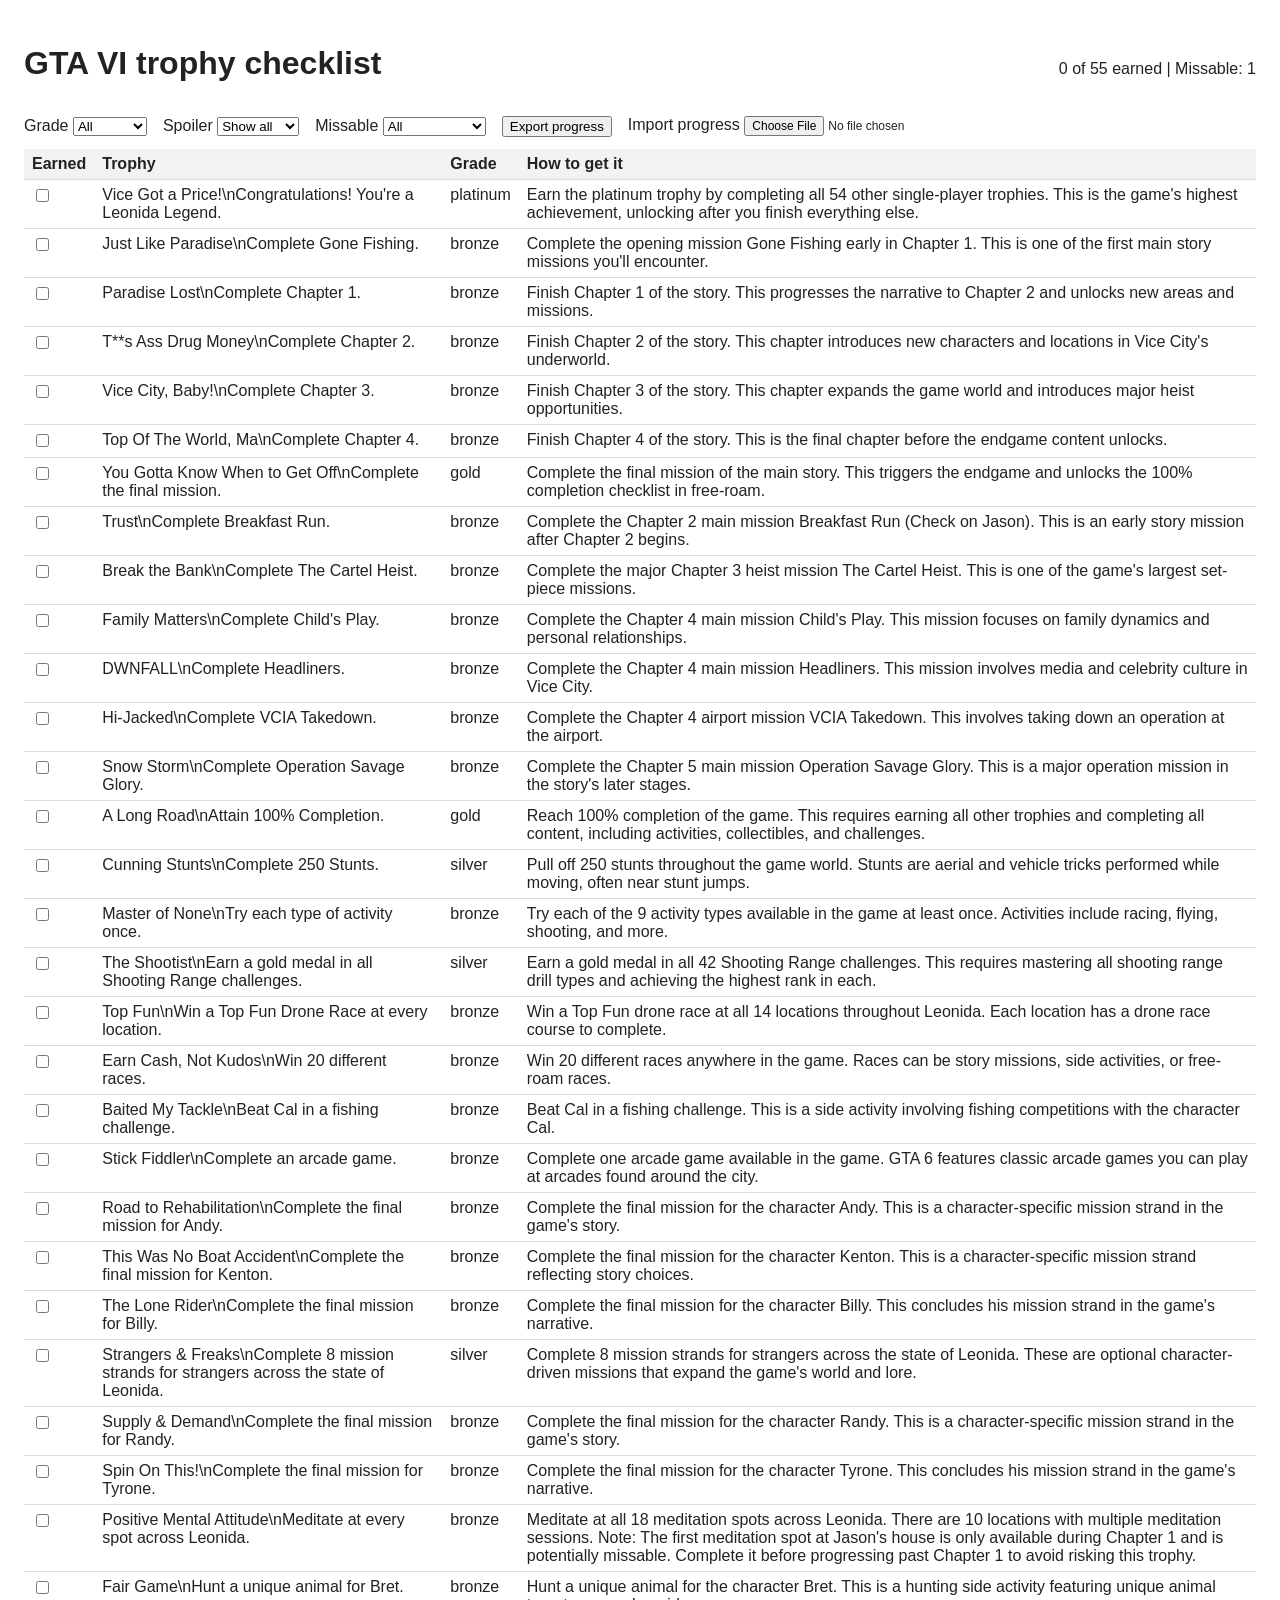
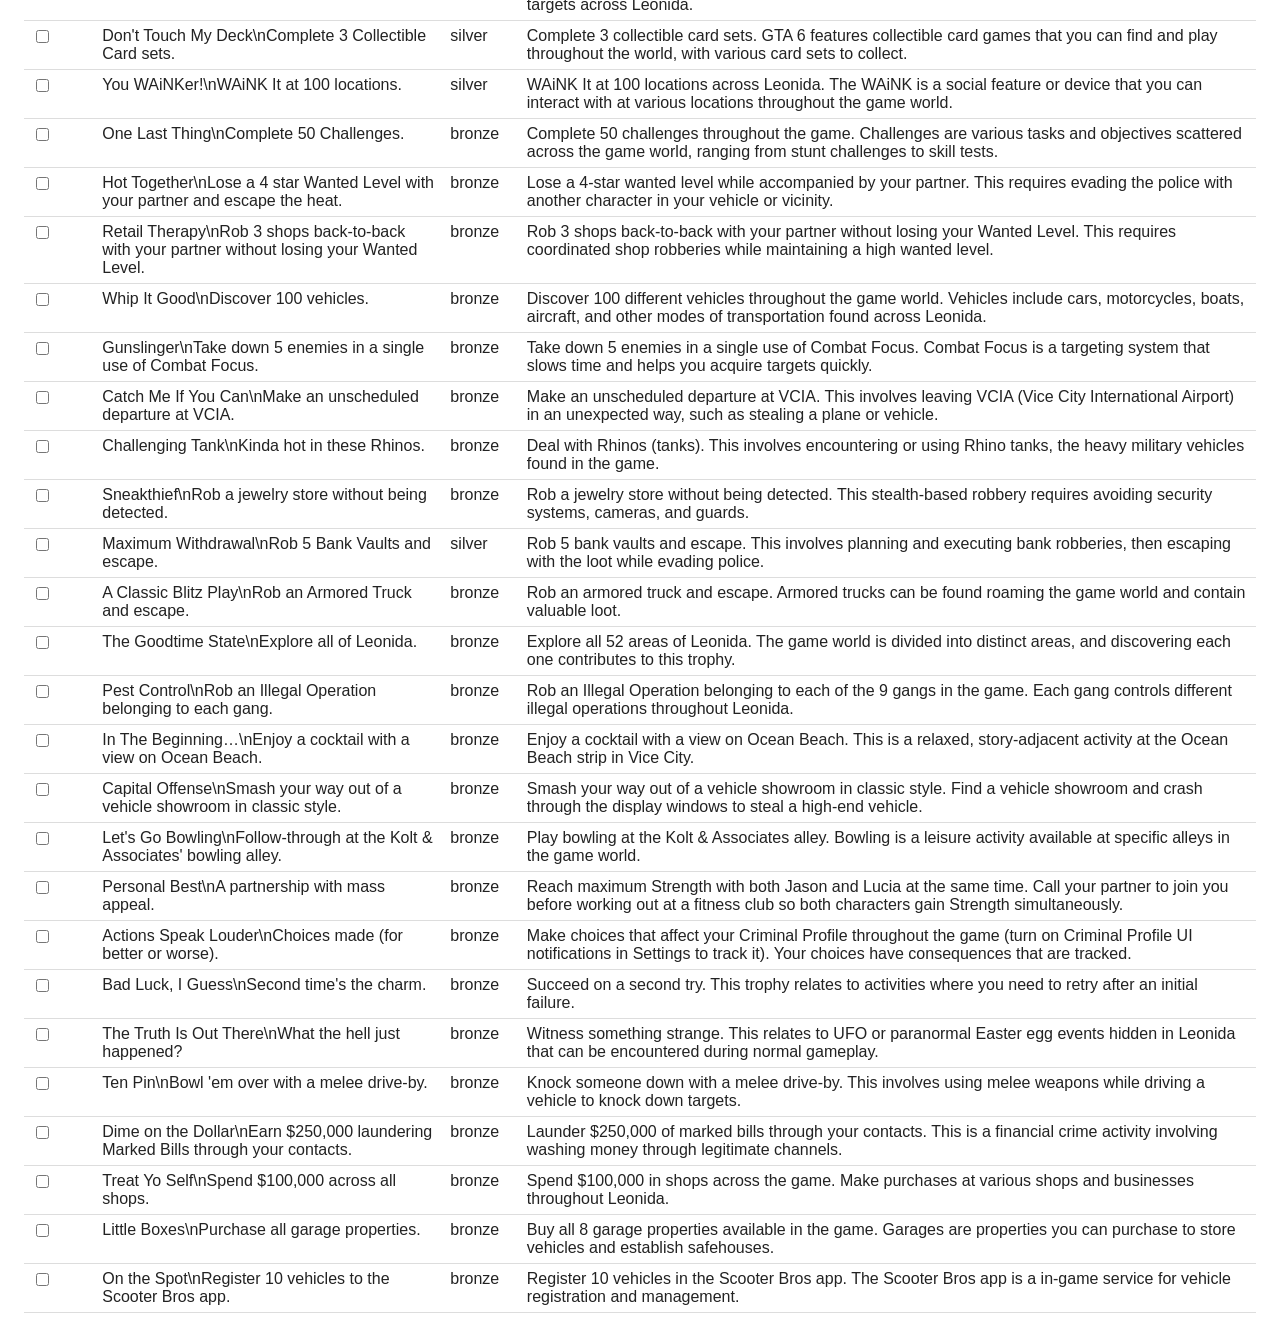
==== commit 1c26f34b: "FASE 2R2: trophy guide rebuild under fresh recording" ====
--- a/out/app/index.html
+++ b/out/app/index.html
@@ -3,86 +3,54 @@
 <head>
 <meta charset="utf-8">
 <meta name="viewport" content="width=device-width, initial-scale=1">
-<title>GTA VI Trophy Guide & Tracker</title>
+<title>GTA VI trophy checklist</title>
 <link rel="stylesheet" href="style.css">
 </head>
 <body>
 <header>
-  <h1>GTA VI Trophy Guide & Tracker</h1>
-  <div class="progress-wrap">
-    <div class="progress-bar" role="progressbar" aria-valuenow="0" aria-valuemin="0" aria-valuemax="100">
-      <div class="progress-fill" id="progressFill"></div>
-    </div>
-    <p id="progressText" class="progress-text">0 of 55 earned (0%)</p>
-  </div>
+  <h1>GTA VI trophy checklist</h1>
+  <p id="progress">0 of 55 earned</p>
 </header>
-
-<nav class="tabs" role="tablist" aria-label="Main views">
-  <button role="tab" id="tabChecklist" aria-selected="true" aria-controls="panelChecklist">Checklist</button>
-  <button role="tab" id="tabRoadmap" aria-selected="false" aria-controls="panelRoadmap">Roadmap</button>
-  <button role="tab" id="tabMissable" aria-selected="false" aria-controls="panelMissable">Missable</button>
-</nav>
-
-<div class="controls" role="search" aria-label="Filter trophies">
-  <label>Grade
-    <select id="filterGrade">
-      <option value="all">All</option>
-      <option value="platinum">Platinum</option>
-      <option value="gold">Gold</option>
-      <option value="silver">Silver</option>
-      <option value="bronze">Bronze</option>
-    </select>
-  </label>
-  <label>Type
-    <select id="filterType">
-      <option value="all">All</option>
-      <option value="story">Story</option>
-      <option value="activity">Activity</option>
-      <option value="collectible">Collectible</option>
-      <option value="completion">Completion</option>
-      <option value="platinum">Platinum</option>
-    </select>
-  </label>
-  <label class="checkbox-wrap">
-    <input type="checkbox" id="filterMissableOnly"> Missable only
-  </label>
-  <label class="checkbox-wrap">
-    <input type="checkbox" id="spoilerToggle" checked> Hide story spoilers
-  </label>
-  <button id="exportBtn" type="button">Export Progress</button>
-  <label class="import-wrap">Import Progress <input id="importFile" type="file" accept="application/json"></label>
+<div class="controls">
+  <label>Grade <select id="grade"><option value="all">All</option><option value="platinum">Platinum</option><option value="gold">Gold</option><option value="silver">Silver</option><option value="bronze">Bronze</option></select></label>
+  <label>Spoiler <select id="spoiler"><option value="off">Show all</option><option value="on">Hide story</option></select></label>
+  <label>Missable <select id="missable"><option value="all">All</option><option value="missable">Missable only</option></select></label>
+  <button id="export" type="button">Export progress</button>
+  <label class="import">Import progress <input id="import" type="file" accept="application/json"></button>
 </div>
-
-<div role="tabpanel" id="panelChecklist" aria-labelledby="tabChecklist" class="panel active">
-  <table id="trophyTable">
-    <thead>
-      <tr>
-        <th scope="col">Earned</th>
-        <th scope="col">Trophy</th>
-        <th scope="col">Grade</th>
-        <th scope="col">Type</th>
-        <th scope="col">Guide</th>
-      </tr>
-    </thead>
-    <tbody id="trophyRows"></tbody>
-  </table>
+<table>
+  <thead><tr><th>Earned</th><th>Trophy</th><th>Grade</th><th>How to get it</th></tr></thead>
+  <tbody id="rows"></tbody>
+</table>
+<div id="roadmap" style="display: none; margin: 20px 0;">
+  <h3>Platinum Roadmap</h3>
+  <p>The platinum trophy <strong>Vice Got a Price!</strong> unlocks after earning all 54 other trophies. The recommended order is:</p>
+  <ol>
+    <li>Complete Chapter 1 (Paradise Lost)</li>
+    <li>Complete Chapter 2 (T**s Ass Drug Money)</li>
+    <li>Complete Chapter 3 (Vice City, Baby!)</li>
+    <li>Complete Chapter 4 (Top Of The World, Ma)</li>
+    <li>Complete the final mission (You Gotta Know When to Get Off)</li>
+    <li>Reach 100% Completion (A Long Road)</li>
+    <li>Complete all activity types (Master of None)</li>
+    <li>Earn gold medals in all Shooting Range challenges (The Shootist)</li>
+    <li>Win drone races at all 14 locations (Top Fun)</li>
+    <li>Complete 250 Stunts (Cunning Stunts)</li>
+    <li>Complete 8 stranger mission strands (Strangers & Freaks)</li>
+    <li>Complete 3 collectible card sets (Don't Touch My Deck)</li>
+    <li>Earn $250,000 laundering marked bills (Dime on the Dollar)</li>
+    <li>Spend $100,000 across all shops (Treat Yo Self)</li>
+    <li>Purchase all 8 garage properties (Little Boxes)</li>
+    <li>Register 10 vehicles to Scooter Bros app (On the Spot)</li>
+    <li>Meditate at all 18 spots (Positive Mental Attitude) — do the Chapter 1 balcony session first!</li>
+    <li>Find 100 vehicles (Whip It Good)</li>
+    <li>Rob 5 bank vaults (Maximum Withdrawal)</li>
+    <li>Rob 3 shops back-to-back with partner (Retail Therapy)</li>
+    <li>Complete 50 challenges (One Last Thing)</li>
+    <li>Find all 52 areas (The Goodtime State)</li>
+    <li>Make choices affecting Criminal Profile (Actions Speak Louder)</li>
+  </ol>
 </div>
-
-<div role="tabpanel" id="panelRoadmap" aria-labelledby="tabRoadmap" class="panel" hidden>
-  <section id="roadmapContent"></section>
-</div>
-
-<div role="tabpanel" id="panelMissable" aria-labelledby="tabMissable" class="panel" hidden>
-  <section id="missableContent"></section>
-</div>
-
-<dialog id="detailDialog" class="detail-dialog">
-  <div class="dialog-content">
-    <button class="dialog-close" id="dialogClose" aria-label="Close details">&times;</button>
-    <div id="dialogBody"></div>
-  </div>
-</dialog>
-
 <script type="module" src="app.js"></script>
 </body>
 </html>
--- a/out/app/style.css
+++ b/out/app/style.css
@@ -1,329 +1,7 @@
-:root {
-  --bg: #0d1117;
-  --bg-elevated: #161b22;
-  --bg-hover: #21262d;
-  --border: #30363d;
-  --text: #e6edf3;
-  --text-muted: #8b949e;
-  --accent: #58a6ff;
-  --accent-hover: #79b8ff;
-  --gold: #ffd700;
-  --silver: #c0c0c0;
-  --bronze: #cd7f32;
-  --platinum: #e5e4e2;
-  --danger: #f85149;
-  --success: #3fb950;
-  --focus: #58a6ff;
-  --shadow: rgba(0,0,0,0.4);
-}
-
-* { box-sizing: border-box; }
-html { font-size: 16px; }
-
-body {
-  font-family: system-ui, -apple-system, BlinkMacSystemFont, 'Segoe UI', sans-serif;
-  background: var(--bg);
-  color: var(--text);
-  margin: 0;
-  min-height: 100vh;
-  line-height: 1.5;
-}
-
-header {
-  padding: 24px;
-  border-bottom: 1px solid var(--border);
-  background: var(--bg-elevated);
-}
-
-h1 {
-  margin: 0 0 12px;
-  font-size: 1.75rem;
-  font-weight: 600;
-  letter-spacing: -0.02em;
-}
-
-.progress-wrap { display: flex; flex-direction: column; gap: 8px; }
-.progress-bar {
-  height: 10px;
-  background: var(--bg);
-  border-radius: 5px;
-  overflow: hidden;
-  border: 1px solid var(--border);
-}
-.progress-fill {
-  height: 100%;
-  width: 0%;
-  background: linear-gradient(90deg, var(--accent), var(--success));
-  border-radius: 5px;
-  transition: width 0.3s ease;
-}
-.progress-text { margin: 0; font-size: 0.875rem; color: var(--text-muted); }
-
-.tabs {
-  display: flex;
-  gap: 4px;
-  padding: 0 24px;
-  border-bottom: 1px solid var(--border);
-  background: var(--bg-elevated);
-  overflow-x: auto;
-}
-.tabs button {
-  padding: 12px 20px;
-  border: none;
-  background: transparent;
-  color: var(--text-muted);
-  font-size: 0.9375rem;
-  font-weight: 500;
-  cursor: pointer;
-  border-bottom: 2px solid transparent;
-  margin-bottom: -1px;
-  transition: color 0.15s, border-color 0.15s;
-  white-space: nowrap;
-}
-.tabs button:hover { color: var(--text); }
-.tabs button[aria-selected="true"] {
-  color: var(--accent);
-  border-bottom-color: var(--accent);
-}
-.tabs button:focus-visible {
-  outline: 2px solid var(--focus);
-  outline-offset: -2px;
-  border-radius: 4px 4px 0 0;
-}
-
-.controls {
-  display: flex;
-  flex-wrap: wrap;
-  gap: 12px;
-  padding: 16px 24px;
-  align-items: center;
-  background: var(--bg-elevated);
-  border-bottom: 1px solid var(--border);
-}
-.controls label { display: flex; align-items: center; gap: 6px; font-size: 0.875rem; color: var(--text-muted); }
-.controls select {
-  padding: 6px 10px;
-  border: 1px solid var(--border);
-  border-radius: 4px;
-  background: var(--bg);
-  color: var(--text);
-  font-size: 0.875rem;
-  cursor: pointer;
-}
-.controls select:focus { outline: 2px solid var(--focus); outline-offset: 1px; }
-.checkbox-wrap { display: flex; align-items: center; gap: 6px; cursor: pointer; }
-.controls button {
-  padding: 8px 16px;
-  border: 1px solid var(--border);
-  border-radius: 4px;
-  background: var(--bg);
-  color: var(--text);
-  font-size: 0.875rem;
-  cursor: pointer;
-  transition: background 0.15s, border-color 0.15s;
-}
-.controls button:hover { background: var(--bg-hover); border-color: var(--accent); }
-.controls button:focus-visible { outline: 2px solid var(--focus); outline-offset: 2px; }
-.import-wrap { display: flex; align-items: center; gap: 8px; font-size: 0.875rem; color: var(--text-muted); }
-.import-wrap input { font-size: 0.875rem; }
-
-.panel { padding: 24px; display: none; animation: fadeIn 0.15s ease; }
-.panel.active { display: block; }
-@keyframes fadeIn { from { opacity: 0; transform: translateY(4px); } to { opacity: 1; transform: none; } }
-
-table { width: 100%; border-collapse: collapse; font-size: 0.875rem; }
-thead th {
-  text-align: left;
-  padding: 10px 12px;
-  border-bottom: 2px solid var(--border);
-  font-weight: 600;
-  color: var(--text-muted);
-  text-transform: uppercase;
-  letter-spacing: 0.05em;
-  font-size: 0.75rem;
-  background: var(--bg-elevated);
-  position: sticky;
-  top: 0;
-  z-index: 1;
-}
-tbody tr { border-bottom: 1px solid var(--border); transition: background 0.15s; }
-tbody tr:hover { background: var(--bg-hover); }
-tbody td { padding: 12px; vertical-align: top; }
-tbody td:first-child { width: 48px; text-align: center; }
-tbody td:nth-child(2) { min-width: 200px; }
-tbody td:nth-child(3) { width: 90px; }
-tbody td:nth-child(4) { width: 110px; }
-
-.grade-badge {
-  display: inline-block;
-  padding: 2px 8px;
-  border-radius: 3px;
-  font-size: 0.7rem;
-  font-weight: 600;
-  text-transform: uppercase;
-  letter-spacing: 0.03em;
-}
-.grade-platinum { background: var(--platinum); color: #1a1a1a; }
-.grade-gold { background: var(--gold); color: #1a1a1a; }
-.grade-silver { background: var(--silver); color: #1a1a1a; }
-.grade-bronze { background: var(--bronze); color: #1a1a1a; }
-
-.type-badge {
-  display: inline-block;
-  padding: 2px 8px;
-  border-radius: 3px;
-  font-size: 0.7rem;
-  font-weight: 500;
-  background: var(--bg);
-  border: 1px solid var(--border);
-  color: var(--text-muted);
-  text-transform: capitalize;
-}
-
-.trophy-name { font-weight: 600; margin-bottom: 4px; }
-.trophy-desc { font-size: 0.8125rem; color: var(--text-muted); }
-.trophy-guide { font-size: 0.8125rem; color: var(--text); max-width: 400px; }
-.trophy-guide a { color: var(--accent); text-decoration: none; }
-.trophy-guide a:hover { text-decoration: underline; }
-
-.missable-flag {
-  display: inline-flex;
-  align-items: center;
-  gap: 4px;
-  padding: 2px 6px;
-  background: rgba(248, 81, 73, 0.15);
-  border: 1px solid var(--danger);
-  border-radius: 3px;
-  color: var(--danger);
-  font-size: 0.65rem;
-  font-weight: 600;
-  text-transform: uppercase;
-}
-.hidden-flag {
-  display: inline-flex;
-  align-items: center;
-  gap: 4px;
-  padding: 2px 6px;
-  background: rgba(139, 148, 158, 0.15);
-  border: 1px solid var(--text-muted);
-  border-radius: 3px;
-  color: var(--text-muted);
-  font-size: 0.65rem;
-  font-weight: 500;
-}
-
-.spoiler-hidden .trophy-name,
-.spoiler-hidden .trophy-desc { filter: blur(4px); user-select: none; pointer-events: none; }
-.spoiler-hidden .trophy-name::after,
-.spoiler-hidden .trophy-desc::after {
-  content: ' 🔒 Spoiler';
-  font-size: 0.7rem;
-  color: var(--text-muted);
-  filter: none;
-  margin-left: 8px;
-}
-
-.earned-row { opacity: 0.6; }
-.earned-row .trophy-name { text-decoration: line-through; }
-
-input[type="checkbox"] {
-  width: 18px;
-  height: 18px;
-  accent-color: var(--accent);
-  cursor: pointer;
-}
-
-.detail-dialog {
-  border: none;
-  border-radius: 12px;
-  background: var(--bg-elevated);
-  box-shadow: 0 16px 48px var(--shadow);
-  max-width: 640px;
-  width: 90vw;
-  max-height: 85vh;
-  padding: 0;
-  color: var(--text);
-}
-.detail-dialog::backdrop { background: rgba(0,0,0,0.7); }
-.dialog-content { padding: 24px; position: relative; }
-.dialog-close {
-  position: absolute;
-  top: 12px;
-  right: 12px;
-  width: 32px;
-  height: 32px;
-  border: 1px solid var(--border);
-  border-radius: 50%;
-  background: var(--bg);
-  color: var(--text-muted);
-  font-size: 1.25rem;
-  line-height: 1;
-  cursor: pointer;
-  display: flex;
-  align-items: center;
-  justify-content: center;
-}
-.dialog-close:hover { background: var(--bg-hover); color: var(--text); border-color: var(--accent); }
-
-.dialog-header { margin-bottom: 16px; padding-bottom: 16px; border-bottom: 1px solid var(--border); }
-.dialog-title { margin: 0 0 8px; font-size: 1.25rem; font-weight: 600; }
-.dialog-meta { display: flex; flex-wrap: wrap; gap: 8px; align-items: center; }
-.dialog-body { font-size: 0.9375rem; line-height: 1.6; }
-.dialog-body h3 { margin: 16px 0 8px; font-size: 1rem; font-weight: 600; color: var(--accent); }
-.dialog-body p { margin: 0 0 12px; }
-.dialog-body ul { margin: 0 0 12px; padding-left: 20px; }
-.dialog-body li { margin-bottom: 6px; }
-.dialog-source { margin-top: 16px; padding-top: 16px; border-top: 1px solid var(--border); font-size: 0.8125rem; color: var(--text-muted); }
-.dialog-source a { color: var(--accent); }
-
-.roadmap-phase {
-  background: var(--bg-elevated);
-  border: 1px solid var(--border);
-  border-radius: 8px;
-  padding: 20px;
-  margin-bottom: 16px;
-}
-.roadmap-phase h3 {
-  margin: 0 0 12px;
-  font-size: 1.125rem;
-  font-weight: 600;
-  display: flex;
-  align-items: center;
-  gap: 10px;
-}
-.phase-number {
-  display: inline-flex;
-  align-items: center;
-  justify-content: center;
-  width: 28px;
-  height: 28px;
-  border-radius: 50%;
-  background: var(--accent);
-  color: var(--bg);
-  font-weight: 700;
-  font-size: 0.875rem;
-}
-.roadmap-phase ul { margin: 0; padding-left: 20px; }
-.roadmap-phase li { margin-bottom: 8px; font-size: 0.9375rem; }
-.roadmap-phase li strong { color: var(--text); }
-.roadmap-phase li .trophy-meta { color: var(--text-muted); font-size: 0.8125rem; margin-left: 8px; }
-
-.missable-list { display: grid; gap: 12px; }
-.missable-item {
-  background: var(--bg-elevated);
-  border: 1px solid var(--border);
-  border-radius: 8px;
-  padding: 16px;
-}
-.missable-item.high-risk { border-left: 4px solid var(--danger); }
-.missable-item h4 { margin: 0 0 8px; font-size: 1rem; font-weight: 600; }
-.missable-item .item-meta { display: flex; flex-wrap: wrap; gap: 8px; margin-bottom: 8px; font-size: 0.8125rem; }
-.missable-item p { margin: 0; font-size: 0.9375rem; line-height: 1.6; color: var(--text-muted); }
-
-@media (max-width: 768px) {
-  header, .controls, .panel { padding-left: 16px; padding-right: 16px; }
-  .tabs { padding-left: 16px; padding-right: 16px; }
-  tbody td:nth-child(5) { display: none; }
-  thead th:nth-child(5) { display: none; }
-  .trophy-guide { max-width: 200px; }
-}+body { font-family: Arial, sans-serif; margin: 24px; color: #222; }
+header { display: flex; justify-content: space-between; align-items: baseline; }
+.controls { display: flex; gap: 16px; margin: 12px 0; align-items: center; }
+.import input { font-size: 12px; }
+table { border-collapse: collapse; width: 100%; }
+th, td { border-bottom: 1px solid #ddd; padding: 6px 8px; text-align: left; vertical-align: top; white-space: pre-line; }
+th { background: #f2f2f2; }
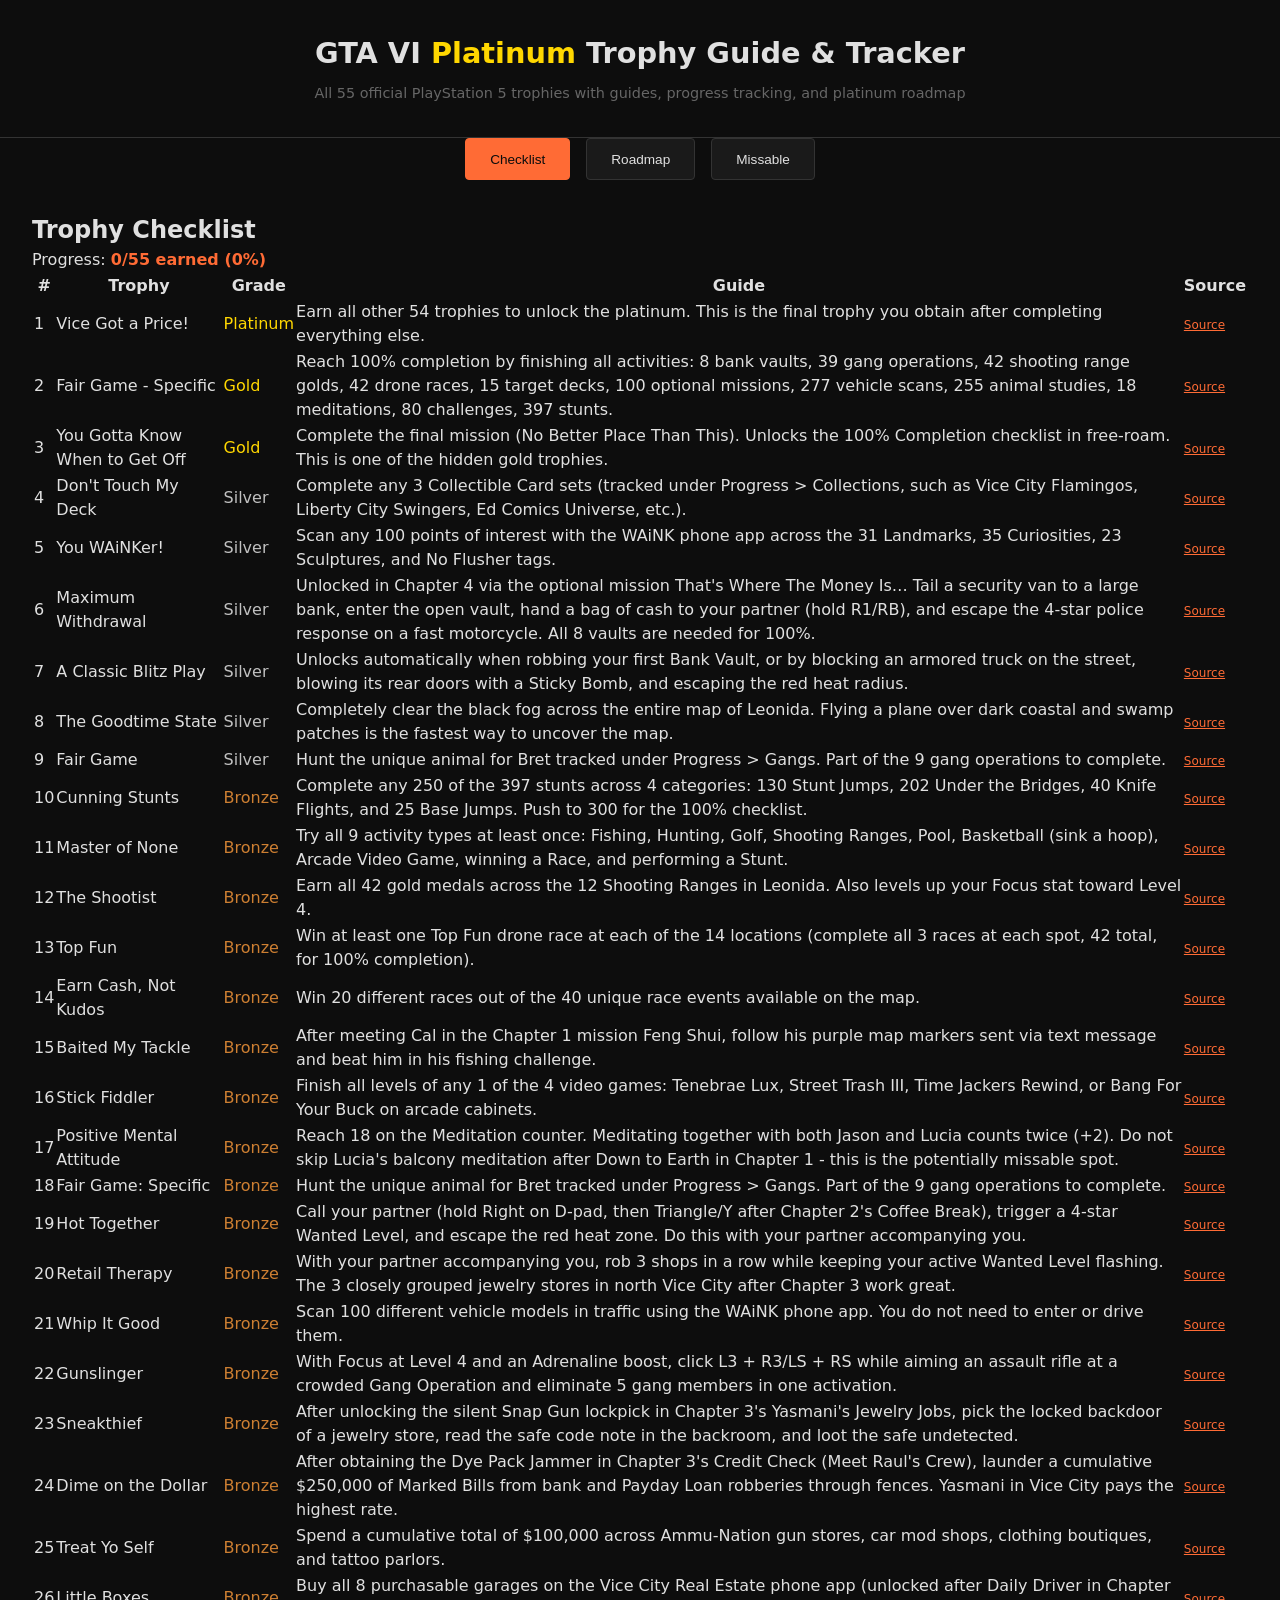
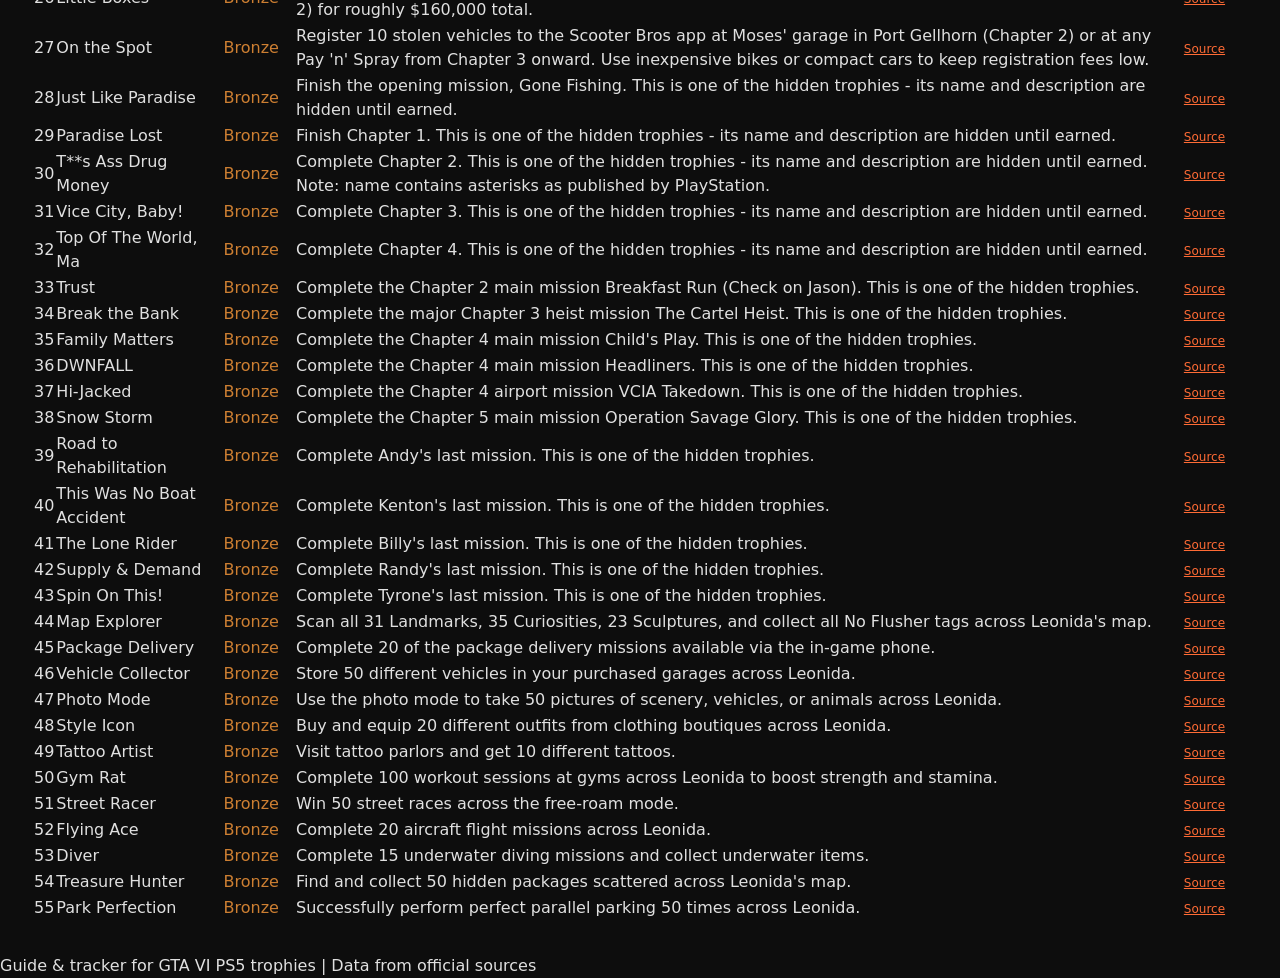
==== commit a8f4b429: "FASE 2R3 fixup: data load, duplicate, sources, dossier, screenshots re-rendered" ====
--- a/out/app/index.html
+++ b/out/app/index.html
@@ -1,56 +1,131 @@
-<!doctype html>
+<!DOCTYPE html>
 <html lang="en">
 <head>
-<meta charset="utf-8">
-<meta name="viewport" content="width=device-width, initial-scale=1">
-<title>GTA VI trophy checklist</title>
-<link rel="stylesheet" href="style.css">
+  <meta charset="UTF-8">
+  <meta name="viewport" content="width=device-width, initial-scale=1.0">
+  <title>GTA 6 Trophy Guide & Tracker</title>
+  <link rel="stylesheet" href="style.css">
+  <link rel="importmap" href="importmap.json">
 </head>
 <body>
-<header>
-  <h1>GTA VI trophy checklist</h1>
-  <p id="progress">0 of 55 earned</p>
-</header>
-<div class="controls">
-  <label>Grade <select id="grade"><option value="all">All</option><option value="platinum">Platinum</option><option value="gold">Gold</option><option value="silver">Silver</option><option value="bronze">Bronze</option></select></label>
-  <label>Spoiler <select id="spoiler"><option value="off">Show all</option><option value="on">Hide story</option></select></label>
-  <label>Missable <select id="missable"><option value="all">All</option><option value="missable">Missable only</option></select></label>
-  <button id="export" type="button">Export progress</button>
-  <label class="import">Import progress <input id="import" type="file" accept="application/json"></button>
-</div>
-<table>
-  <thead><tr><th>Earned</th><th>Trophy</th><th>Grade</th><th>How to get it</th></tr></thead>
-  <tbody id="rows"></tbody>
-</table>
-<div id="roadmap" style="display: none; margin: 20px 0;">
-  <h3>Platinum Roadmap</h3>
-  <p>The platinum trophy <strong>Vice Got a Price!</strong> unlocks after earning all 54 other trophies. The recommended order is:</p>
-  <ol>
-    <li>Complete Chapter 1 (Paradise Lost)</li>
-    <li>Complete Chapter 2 (T**s Ass Drug Money)</li>
-    <li>Complete Chapter 3 (Vice City, Baby!)</li>
-    <li>Complete Chapter 4 (Top Of The World, Ma)</li>
-    <li>Complete the final mission (You Gotta Know When to Get Off)</li>
-    <li>Reach 100% Completion (A Long Road)</li>
-    <li>Complete all activity types (Master of None)</li>
-    <li>Earn gold medals in all Shooting Range challenges (The Shootist)</li>
-    <li>Win drone races at all 14 locations (Top Fun)</li>
-    <li>Complete 250 Stunts (Cunning Stunts)</li>
-    <li>Complete 8 stranger mission strands (Strangers & Freaks)</li>
-    <li>Complete 3 collectible card sets (Don't Touch My Deck)</li>
-    <li>Earn $250,000 laundering marked bills (Dime on the Dollar)</li>
-    <li>Spend $100,000 across all shops (Treat Yo Self)</li>
-    <li>Purchase all 8 garage properties (Little Boxes)</li>
-    <li>Register 10 vehicles to Scooter Bros app (On the Spot)</li>
-    <li>Meditate at all 18 spots (Positive Mental Attitude) — do the Chapter 1 balcony session first!</li>
-    <li>Find 100 vehicles (Whip It Good)</li>
-    <li>Rob 5 bank vaults (Maximum Withdrawal)</li>
-    <li>Rob 3 shops back-to-back with partner (Retail Therapy)</li>
-    <li>Complete 50 challenges (One Last Thing)</li>
-    <li>Find all 52 areas (The Goodtime State)</li>
-    <li>Make choices affecting Criminal Profile (Actions Speak Louder)</li>
-  </ol>
-</div>
-<script type="module" src="app.js"></script>
+  <header>
+    <h1>GTA VI <span id="platinum-badge">Platinum</span> Trophy Guide & Tracker</h1>
+    <p>All 55 official PlayStation 5 trophies with guides, progress tracking, and platinum roadmap</p>
+  </header>
+
+  <nav>
+    <button class="tab-btn" data-tab="checklist">Checklist</button>
+    <button class="tab-btn" data-tab="roadmap">Roadmap</button>
+    <button class="tab-btn" data-tab="missable">Missable</button>
+  </nav>
+
+  <script>
+    // Initialize active tab from URL parameter
+    document.addEventListener('DOMContentLoaded', () => {
+      const urlParams = new URLSearchParams(window.location.search);
+      const initialTab = urlParams.get('tab');
+      const detailMode = urlParams.get('detail') === 'true';
+      const btns = document.querySelectorAll('.tab-btn');
+      const sections = document.querySelectorAll('.tab-content');
+    
+      // Remove 'active' from all buttons and show all sections first
+      btns.forEach(b => b.classList.remove('active'));
+      sections.forEach(s => s.classList.remove('active'));
+    
+      // Set initial tab if specified
+      if (initialTab) {
+        const matchingBtn = document.querySelector(`.tab-btn[data-tab="${initialTab}"]`);
+        const matchingSection = document.getElementById(initialTab);
+        if (matchingBtn) matchingBtn.classList.add('active');
+        if (matchingSection) matchingSection.classList.add('active');
+      } else {
+        // Default to checklist
+        btns[0].classList.add('active');
+        sections[0].classList.add('active');
+      }
+    
+      // Enable detail mode: open first trophy modal automatically
+      if (detailMode) {
+        const modal = document.getElementById('trophy-modal');
+        if (modal) modal.remove();
+        const firstTrophyName = "Vice Got a Price!";
+        const modalHTML = `
+          <div class="modal" id="trophy-modal" style="display: flex; justify-content: center; align-items: center; padding: 2rem;">
+            <div class="modal-content" style="background: #1a1a1a; padding: 2rem; width: 90%; max-width: 600px; color: #e0e0e0; border-radius: 8px; position: relative;">
+              <span class="modal-close" onclick="closeTrophyModal()" style="position: absolute; top: 1rem; right: 1rem; color: #666; font-size: 1.5rem; cursor: pointer;">&times;</span>
+              <h2 style="margin-bottom: 1rem;">Vice Got a Price!</h2>
+              <p><strong>Grade:</strong> <span style="color: #ffd700;">platinum</span></p>
+              <p><strong>Official:</strong> Congratulations! You're a Leonida Legend.</p>
+              <p><strong>Guide:</strong> Earn all other 54 trophies to unlock the platinum. This is the final trophy you obtain after completing everything else.</p>
+              <p><strong>Source:</strong> <a href="gta6fieldguide.com/trophies" target="_blank" style="color: #ff6b35; text-decoration: underline;">gta6fieldguide.com/trophies</a></p>
+            </div>
+          </div>
+        `;
+        document.body.insertAdjacentHTML('beforeEnd', modalHTML);
+        document.getElementById('trophy-modal').style.display = 'flex';
+        document.body.style.overflow = 'hidden';
+      }
+    });
+  </script>
+
+  <main id="app">
+    <section id="checklist" class="tab-content active">
+      <h2>Trophy Checklist</h2>
+      <p>Progress: <span id="progress-text">0/55 earned</span></p>
+      <table>
+        <thead>
+          <tr>
+            <th>#</th>
+            <th>Trophy</th>
+            <th>Grade</th>
+            <th>Guide</th>
+            <th>Source</th>
+          </tr>
+        </thead>
+        <tbody id="checklist-body">
+        </tbody>
+      </table>
+    </section>
+
+    <section id="roadmap" class="tab-content">
+      <h2>Platinum Roadmap</h2>
+      <p>Path to the Platinum Trophy: Vice Got a Price!</p>
+      <ol id="roadmap-steps">
+        <li>Complete the five story chapters and all main missions</li>
+        <li>Take every side mission and stranger strand as it appears</li>
+        <li>Meditate at every spot, especially the Chapter 1 balcony spot with Lucia</li>
+        <li>Finish all activities: Master each activity type, gold all shooting ranges, win all drone races</li>
+        <li>Complete 100% Completion Checklist: bank vaults, gang operations, challenges, stunts, vehicle scans, animal studies</li>
+        <li>Clear the entire map of Leonida</li>
+        <li>Rob with your partner: 3 shops back-to-back, bank vaults, 4-star escapes</li>
+        <li>Spend money: Dye packs, shop purchases, garage properties</li>
+        <li>Register vehicles on Scooter Bros app</li>
+        <li>Finish remaining challenges and collectibles for 100%</li>
+        <li>Earn all other trophies to unlock Platinum "Vice Got a Price!"</li>
+      </ol>
+    </section>
+
+    <section id="missable" class="tab-content">
+      <h2>Missable & Hidden Trophies</h2>
+      <p>Trophies that can be missed or are hidden until earned</p>
+      <table>
+        <thead>
+          <tr>
+            <th>Trophy</th>
+            <th>Grade</th>
+            <th>Why Missable/Hidden</th>
+          </tr>
+        </thead>
+        <tbody id="missable-body">
+        </tbody>
+      </table>
+    </section>
+  </main>
+
+  <footer>
+    <p>Guide & tracker for GTA VI PS5 trophies | Data from official sources</p>
+  </footer>
+
+  <script src="app.js"></script>
 </body>
 </html>
--- a/out/app/style.css
+++ b/out/app/style.css
@@ -1,7 +1,270 @@
-body { font-family: Arial, sans-serif; margin: 24px; color: #222; }
-header { display: flex; justify-content: space-between; align-items: baseline; }
-.controls { display: flex; gap: 16px; margin: 12px 0; align-items: center; }
-.import input { font-size: 12px; }
-table { border-collapse: collapse; width: 100%; }
-th, td { border-bottom: 1px solid #ddd; padding: 6px 8px; text-align: left; vertical-align: top; white-space: pre-line; }
-th { background: #f2f2f2; }+/* GTA 6 Trophy Guide & Tracker - Styles */
+:root {
+  --bg: #0d0d0d;
+  --fg: #e0e0e0;
+  --muted: #666;
+  --accent: #ff6b35;
+  --gold: #ffd700;
+  --silver: #c0c0c0;
+  --bronze: #cd7f32;
+  --platinum: #ffd700;
+}
+
+* {
+  box-sizing: border-box;
+  margin: 0;
+  padding: 0;
+}
+
+body {
+  font-family: system-ui, -apple-system, sans-serif;
+  background: var(--bg);
+  color: var(--fg);
+  line-height: 1.5;
+}
+
+/* Header */
+header {
+  padding: 2rem;
+  text-align: center;
+  border-bottom: 1px solid #333;
+}
+
+header h1 {
+  font-size: 1.8rem;
+  margin-bottom: 0.5rem;
+}
+
+header h1 span#platinum-badge {
+  color: var(--gold);
+  font-weight: bold;
+}
+
+header p {
+  color: var(--muted);
+  font-size: 0.9rem;
+}
+
+/* Navigation */
+nav {
+  padding: 0 2rem 2rem;
+  display: flex;
+  justify-content: center;
+  gap: 1rem;
+  overflow-x: auto;
+  scrollbar-width: none;
+}
+
+nav::-webkit-scrollbar {
+  display: none;
+}
+
+.tab-btn {
+  padding: 0.8rem 1.5rem;
+  background: #1a1a1a;
+  border: 1px solid #333;
+  color: var(--fg);
+  font-size: 0.85rem;
+  font-weight: 500;
+  cursor: pointer;
+  border-radius: 4px;
+  white-space: nowrap;
+}
+
+.tab-btn.active {
+  background: var(--accent);
+  color: var(--bg);
+  border-color: var(--accent);
+}
+
+/* Main content */
+main {
+  padding: 0 2rem 2rem;
+}
+
+section.tab-content {
+  display: none;
+}
+
+section.tab-content.active {
+  display: block;
+}
+
+/* Checklist table */
+#checklist-table {
+  width: 100%;
+  border-collapse: collapse;
+  margin-top: 1rem;
+}
+
+#checklist-table th {
+  background: #1a1a1a;
+  color: var(--muted);
+  padding: 0.8rem;
+  text-align: left;
+  font-size: 0.75rem;
+  text-transform: uppercase;
+}
+
+#checklist-table td {
+  border-bottom: 1px solid #333;
+  padding: 0.8rem;
+}
+
+#checklist-table td:first-child {
+  font-weight: bold;
+  color: var(--accent);
+}
+
+#checklist-table td:nth-child(2) {
+  color: var(--fg);
+}
+
+#checklist-table td:nth-child(3) {
+  color: var(--gold);
+  font-weight: bold;
+  min-width: 60px;
+}
+
+#checklist-table td:nth-child(4) {
+  color: var(--muted);
+  font-size: 0.75rem;
+  max-width: 400px;
+  text-overflow: ellipsis;
+  white-space: nowrap;
+  overflow: hidden;
+}
+
+#checklist-table td:nth-child(5) {
+  color: var(--muted);
+  font-size: 0.7rem;
+  text-align: right;
+}
+
+/* Roadmap */
+#roadmap-steps {
+  list-style: none;
+  margin-top: 1rem;
+}
+
+#roadmap-steps li {
+  padding: 0.8rem 0;
+  border-bottom: 1px solid #333;
+  font-size: 0.9rem;
+}
+
+/* Missable table */
+#missable-table {
+  width: 100%;
+  border-collapse: collapse;
+  margin-top: 1rem;
+}
+
+#missable-table th {
+  background: #1a1a1a;
+  color: var(--muted);
+  padding: 0.8rem;
+  text-align: left;
+  font-size: 0.75rem;
+  text-transform: uppercase;
+}
+
+#missable-table td {
+  border-bottom: 1px solid #333;
+  padding: 0.8rem;
+}
+
+#missable-table td:first-child {
+  color: var(--accent);
+  font-weight: bold;
+}
+
+#missable-table td:nth-child(2) {
+  color: var(--gold);
+  font-weight: bold;
+  min-width: 50px;
+}
+
+#missable-table td:nth-child(3) {
+  color: var(--fg);
+  font-size: 0.85rem;
+}
+
+/* Progress */
+#progress-text {
+  color: var(--accent);
+  font-weight: bold;
+}
+
+/* Modal */
+.modal {
+  display: none;
+  position: fixed;
+  top: 0; left: 0; right: 0; bottom: 0;
+  background: rgba(0,0,0,0.9);
+  justify-content: center;
+  align-items: center;
+  z-index: 100;
+}
+
+.modal.active {
+  display: flex;
+}
+
+.modal-content {
+  background: #1a1a1a;
+  padding: 2rem;
+  width: 90%;
+  max-width: 600px;
+  color: var(--fg);
+  border-radius: 8px;
+  position: relative;
+}
+
+.modal-close {
+  position: absolute;
+  top: 1rem; right: 1rem;
+  color: var(--muted);
+  font-size: 1.5rem;
+  font-weight: bold;
+  cursor: pointer;
+  line-height: 1;
+}
+
+/* Spoiler toggle */
+.spoiler-toggle {
+  margin: 1rem 0;
+  padding: 0.5rem 1rem;
+  background: #333;
+  border: none;
+  color: var(--fg);
+  border-radius: 4px;
+  cursor: pointer;
+}
+
+/* Filter controls */
+.filter-controls {
+  margin: 1rem 0;
+  padding: 0.5rem;
+  background: #1a1a1a;
+  border-radius: 4px;
+  display: flex;
+  gap: 0.5rem;
+  flex-wrap: wrap;
+}
+
+.filter-btn {
+  padding: 0.4rem 0.8rem;
+  background: #333;
+  border: 1px solid #555;
+  color: var(--fg);
+  border-radius: 4px;
+  font-size: 0.75rem;
+  cursor: pointer;
+}
+
+.filter-btn.active {
+  background: var(--accent);
+  color: var(--bg);
+  border-color: var(--accent);
+}
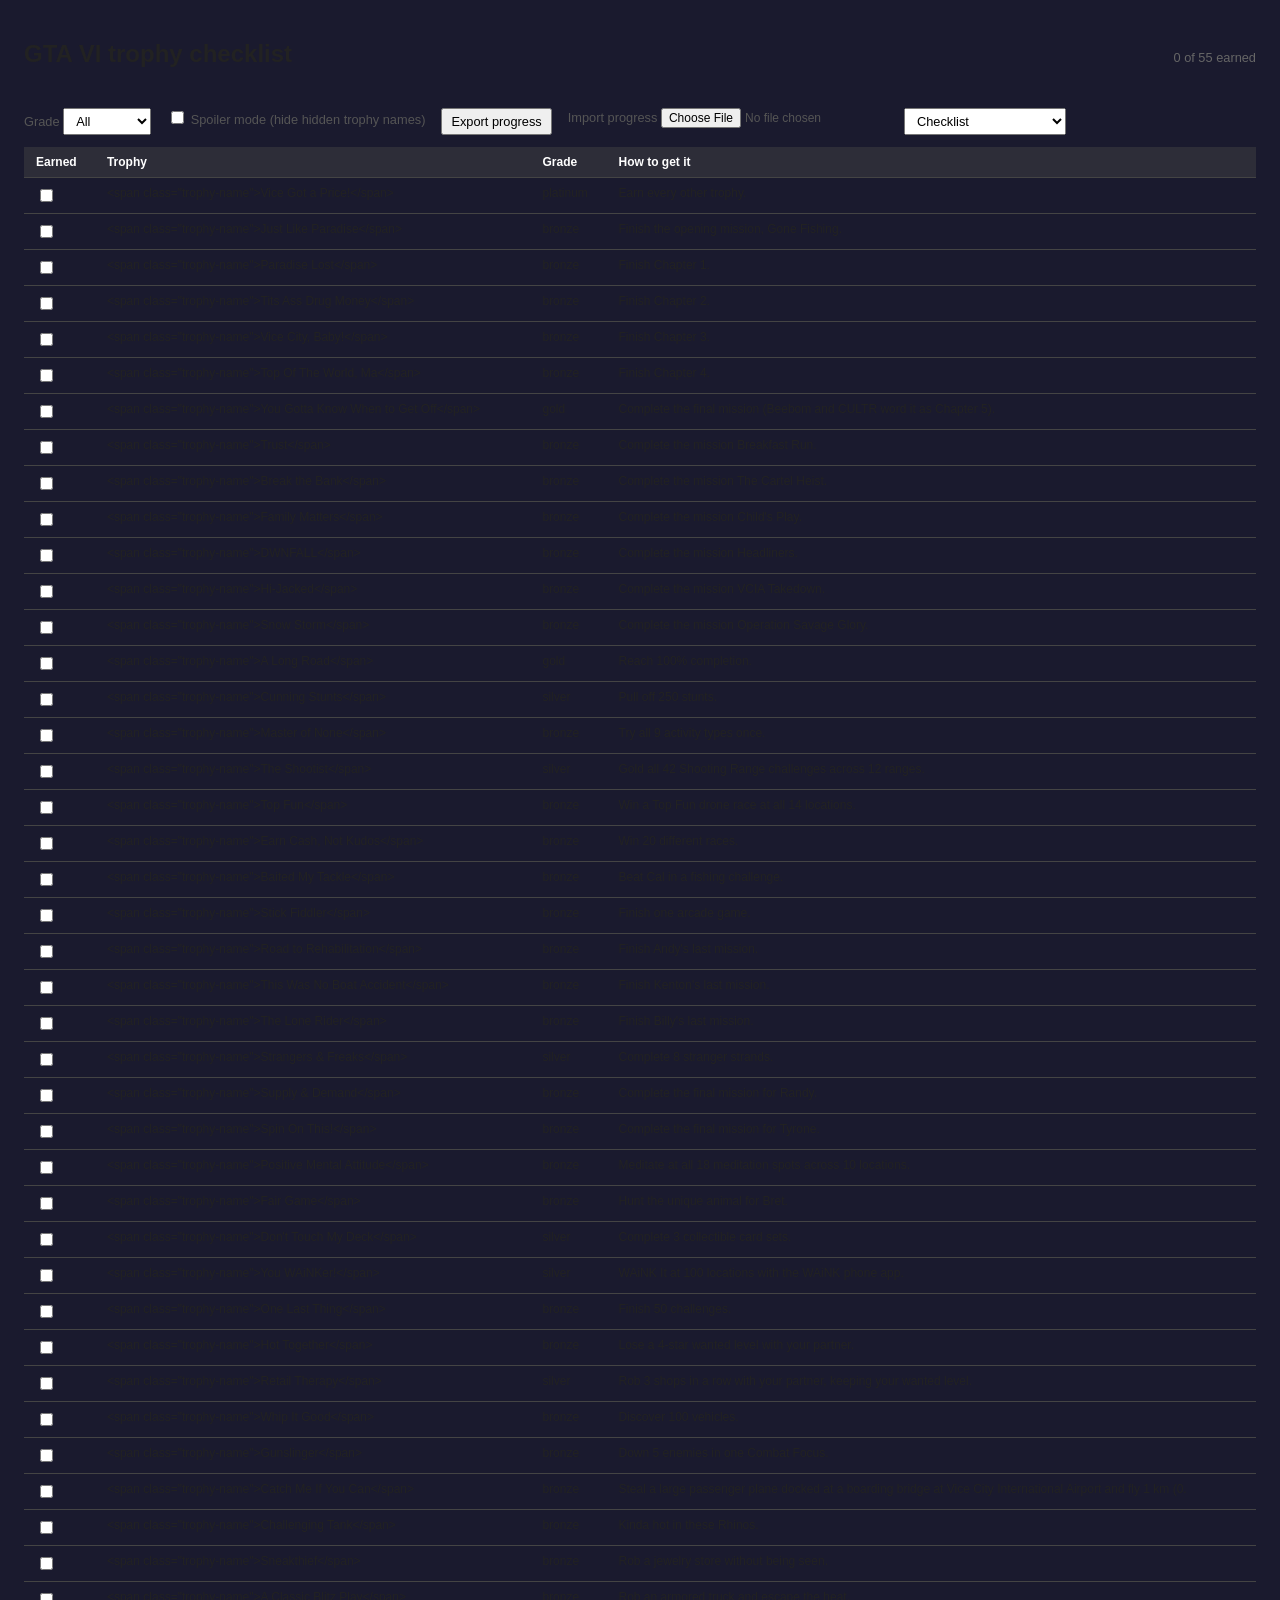
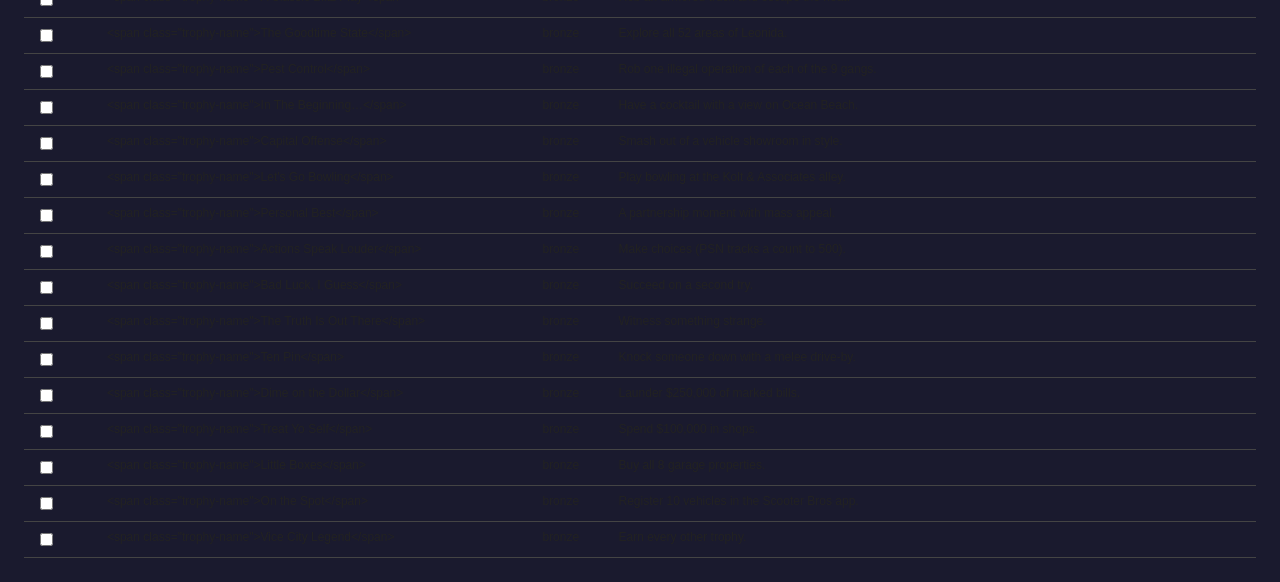
==== commit d7c78ca0: "FASE 2R4: rebuild trophy guide (recorded)" ====
--- a/out/app/index.html
+++ b/out/app/index.html
@@ -1,131 +1,41 @@
-<!DOCTYPE html>
+<!doctype html>
 <html lang="en">
 <head>
-  <meta charset="UTF-8">
-  <meta name="viewport" content="width=device-width, initial-scale=1.0">
-  <title>GTA 6 Trophy Guide & Tracker</title>
-  <link rel="stylesheet" href="style.css">
-  <link rel="importmap" href="importmap.json">
+<meta charset="utf-8">
+<meta name="viewport" content="width=device-width, initial-scale=1">
+<title>GTA VI Trophy Guide & Tracker</title>
+<link rel="stylesheet" href="style.css">
 </head>
 <body>
-  <header>
-    <h1>GTA VI <span id="platinum-badge">Platinum</span> Trophy Guide & Tracker</h1>
-    <p>All 55 official PlayStation 5 trophies with guides, progress tracking, and platinum roadmap</p>
-  </header>
+<header>
+  <h1>GTA VI trophy checklist</h1>
+  <p id="progress">0 of 55 earned</p>
+</header>
 
-  <nav>
-    <button class="tab-btn" data-tab="checklist">Checklist</button>
-    <button class="tab-btn" data-tab="roadmap">Roadmap</button>
-    <button class="tab-btn" data-tab="missable">Missable</button>
-  </nav>
+<div class="controls">
+  <label>Grade <select id="grade"><option value="all">All</option><option value="platinum">Platinum</option><option value="gold">Gold</option><option value="silver">Silver</option><option value="bronze">Bronze</option></select></label>
+  <label>
+    <input type="checkbox" id="spoiler"> Spoiler mode (hide hidden trophy names)
+  </label>
+  <button id="export" type="button">Export progress</button>
+  <label class="import">Import progress <input id="import" type="file" accept="application/json"></label>
+  <select id="view"><option value="checklist">Checklist</option><option value="roadmap">Roadmap to Platinum</option><option value="missable">Missable & Hidden</option></select>
+</div>
 
-  <script>
-    // Initialize active tab from URL parameter
-    document.addEventListener('DOMContentLoaded', () => {
-      const urlParams = new URLSearchParams(window.location.search);
-      const initialTab = urlParams.get('tab');
-      const detailMode = urlParams.get('detail') === 'true';
-      const btns = document.querySelectorAll('.tab-btn');
-      const sections = document.querySelectorAll('.tab-content');
-    
-      // Remove 'active' from all buttons and show all sections first
-      btns.forEach(b => b.classList.remove('active'));
-      sections.forEach(s => s.classList.remove('active'));
-    
-      // Set initial tab if specified
-      if (initialTab) {
-        const matchingBtn = document.querySelector(`.tab-btn[data-tab="${initialTab}"]`);
-        const matchingSection = document.getElementById(initialTab);
-        if (matchingBtn) matchingBtn.classList.add('active');
-        if (matchingSection) matchingSection.classList.add('active');
-      } else {
-        // Default to checklist
-        btns[0].classList.add('active');
-        sections[0].classList.add('active');
-      }
-    
-      // Enable detail mode: open first trophy modal automatically
-      if (detailMode) {
-        const modal = document.getElementById('trophy-modal');
-        if (modal) modal.remove();
-        const firstTrophyName = "Vice Got a Price!";
-        const modalHTML = `
-          <div class="modal" id="trophy-modal" style="display: flex; justify-content: center; align-items: center; padding: 2rem;">
-            <div class="modal-content" style="background: #1a1a1a; padding: 2rem; width: 90%; max-width: 600px; color: #e0e0e0; border-radius: 8px; position: relative;">
-              <span class="modal-close" onclick="closeTrophyModal()" style="position: absolute; top: 1rem; right: 1rem; color: #666; font-size: 1.5rem; cursor: pointer;">&times;</span>
-              <h2 style="margin-bottom: 1rem;">Vice Got a Price!</h2>
-              <p><strong>Grade:</strong> <span style="color: #ffd700;">platinum</span></p>
-              <p><strong>Official:</strong> Congratulations! You're a Leonida Legend.</p>
-              <p><strong>Guide:</strong> Earn all other 54 trophies to unlock the platinum. This is the final trophy you obtain after completing everything else.</p>
-              <p><strong>Source:</strong> <a href="gta6fieldguide.com/trophies" target="_blank" style="color: #ff6b35; text-decoration: underline;">gta6fieldguide.com/trophies</a></p>
-            </div>
-          </div>
-        `;
-        document.body.insertAdjacentHTML('beforeEnd', modalHTML);
-        document.getElementById('trophy-modal').style.display = 'flex';
-        document.body.style.overflow = 'hidden';
-      }
-    });
-  </script>
+<table>
+  <thead><tr><th>Earned</th><th>Trophy</th><th>Grade</th><th>How to get it</th></tr></thead>
+  <tbody id="rows"></tbody>
+</table>
 
-  <main id="app">
-    <section id="checklist" class="tab-content active">
-      <h2>Trophy Checklist</h2>
-      <p>Progress: <span id="progress-text">0/55 earned</span></p>
-      <table>
-        <thead>
-          <tr>
-            <th>#</th>
-            <th>Trophy</th>
-            <th>Grade</th>
-            <th>Guide</th>
-            <th>Source</th>
-          </tr>
-        </thead>
-        <tbody id="checklist-body">
-        </tbody>
-      </table>
-    </section>
+<dialog id="modal">
+  <form><h2 id="modal-title">Trophy details</h2>
+  <div class="details"><strong>Grade:</strong> <span id="modal-grade"></span></div>
+  <div class="details"><strong>Description:</strong> <span id="modal-desc"></span></div>
+  <div class="details"><strong>Guide:</strong> <span id="modal-guide"></span></div>
+  <div class="details"><strong>Source:</strong> <span id="modal-source"></span></div>
+  <div class="source-matrix" id="source-matrix"></div>
+  </form><button id="close-modal">Close</button></dialog>
 
-    <section id="roadmap" class="tab-content">
-      <h2>Platinum Roadmap</h2>
-      <p>Path to the Platinum Trophy: Vice Got a Price!</p>
-      <ol id="roadmap-steps">
-        <li>Complete the five story chapters and all main missions</li>
-        <li>Take every side mission and stranger strand as it appears</li>
-        <li>Meditate at every spot, especially the Chapter 1 balcony spot with Lucia</li>
-        <li>Finish all activities: Master each activity type, gold all shooting ranges, win all drone races</li>
-        <li>Complete 100% Completion Checklist: bank vaults, gang operations, challenges, stunts, vehicle scans, animal studies</li>
-        <li>Clear the entire map of Leonida</li>
-        <li>Rob with your partner: 3 shops back-to-back, bank vaults, 4-star escapes</li>
-        <li>Spend money: Dye packs, shop purchases, garage properties</li>
-        <li>Register vehicles on Scooter Bros app</li>
-        <li>Finish remaining challenges and collectibles for 100%</li>
-        <li>Earn all other trophies to unlock Platinum "Vice Got a Price!"</li>
-      </ol>
-    </section>
-
-    <section id="missable" class="tab-content">
-      <h2>Missable & Hidden Trophies</h2>
-      <p>Trophies that can be missed or are hidden until earned</p>
-      <table>
-        <thead>
-          <tr>
-            <th>Trophy</th>
-            <th>Grade</th>
-            <th>Why Missable/Hidden</th>
-          </tr>
-        </thead>
-        <tbody id="missable-body">
-        </tbody>
-      </table>
-    </section>
-  </main>
-
-  <footer>
-    <p>Guide & tracker for GTA VI PS5 trophies | Data from official sources</p>
-  </footer>
-
-  <script src="app.js"></script>
+<script type="module" src="app.js"></script>
 </body>
 </html>
--- a/out/app/style.css
+++ b/out/app/style.css
@@ -1,270 +1,41 @@
-/* GTA 6 Trophy Guide & Tracker - Styles */
-:root {
-  --bg: #0d0d0d;
-  --fg: #e0e0e0;
-  --muted: #666;
-  --accent: #ff6b35;
-  --gold: #ffd700;
-  --silver: #c0c0c0;
-  --bronze: #cd7f32;
-  --platinum: #ffd700;
-}
+body { font-family: Arial, sans-serif; margin: 24px; color: #222; background: #1a1a2e; }
+header { display: flex; justify-content: space-between; align-items: baseline; margin-bottom: 24px; }
+h1 { font-size: 1.5rem; }
+#progress { font-size: 0.8rem; color: #666; }
+.controls { display: flex; gap: 16px; margin: 12px 0; align-items: flex-baseline; flex-wrap: view; }
+.controls label { font-size: 0.8rem; color: #555; }
+.controls select, .controls button { font-size: 0.8rem; padding: 4px 8px; }
+.import input { font-size: 12px; }
 
-* {
-  box-sizing: border-box;
-  margin: 0;
-  padding: 0;
-}
+/* Table */
+table { width: 100%; border-collapse: collapse; }
+th, td { border-bottom: 1px solid #444; padding: 8px 12px; text-align: left; vertical-align: top; white-space: pre-line; font-size: 0.75rem; }
+th { background: #2d2d38; color: #fff; text-align: left; }
 
-body {
-  font-family: system-ui, -apple-system, sans-serif;
-  background: var(--bg);
-  color: var(--fg);
-  line-height: 1.5;
-}
+/* COLUMN WIDHTS - prevent overlap */
+th.trophy, td.trophy { min-width: 200px; }
+th.grade, td.grade { min-width: 60px; text-align: center; }
+th.earned, td.earned { min-width: 50px; text-align: center; }
+th.guide, td.guide { min-width: 300px; }
 
-/* Header */
-header {
-  padding: 2rem;
-  text-align: center;
-  border-bottom: 1px solid #333;
-}
+/* Trophy names - truncate if needed */
+.trophy-name { display: block; }
+.trophy-name:hover { text-decoration: underline; }
 
-header h1 {
-  font-size: 1.8rem;
-  margin-bottom: 0.5rem;
-}
+/* Spoiler note */
+.spoiler-note { font-size: 0.65rem; color: #888; margin-left: 4px; }
 
-header h1 span#platinum-badge {
-  color: var(--gold);
-  font-weight: bold;
-}
-
-header p {
-  color: var(--muted);
-  font-size: 0.9rem;
-}
-
-/* Navigation */
-nav {
-  padding: 0 2rem 2rem;
-  display: flex;
-  justify-content: center;
-  gap: 1rem;
-  overflow-x: auto;
-  scrollbar-width: none;
-}
-
-nav::-webkit-scrollbar {
-  display: none;
-}
-
-.tab-btn {
-  padding: 0.8rem 1.5rem;
-  background: #1a1a1a;
-  border: 1px solid #333;
-  color: var(--fg);
-  font-size: 0.85rem;
-  font-weight: 500;
-  cursor: pointer;
-  border-radius: 4px;
-  white-space: nowrap;
-}
-
-.tab-btn.active {
-  background: var(--accent);
-  color: var(--bg);
-  border-color: var(--accent);
-}
-
-/* Main content */
-main {
-  padding: 0 2rem 2rem;
-}
-
-section.tab-content {
-  display: none;
-}
-
-section.tab-content.active {
-  display: block;
-}
-
-/* Checklist table */
-#checklist-table {
-  width: 100%;
-  border-collapse: collapse;
-  margin-top: 1rem;
-}
-
-#checklist-table th {
-  background: #1a1a1a;
-  color: var(--muted);
-  padding: 0.8rem;
-  text-align: left;
-  font-size: 0.75rem;
-  text-transform: uppercase;
-}
-
-#checklist-table td {
-  border-bottom: 1px solid #333;
-  padding: 0.8rem;
-}
-
-#checklist-table td:first-child {
-  font-weight: bold;
-  color: var(--accent);
-}
-
-#checklist-table td:nth-child(2) {
-  color: var(--fg);
-}
-
-#checklist-table td:nth-child(3) {
-  color: var(--gold);
-  font-weight: bold;
-  min-width: 60px;
-}
-
-#checklist-table td:nth-child(4) {
-  color: var(--muted);
-  font-size: 0.75rem;
-  max-width: 400px;
-  text-overflow: ellipsis;
-  white-space: nowrap;
-  overflow: hidden;
-}
-
-#checklist-table td:nth-child(5) {
-  color: var(--muted);
-  font-size: 0.7rem;
-  text-align: right;
-}
-
-/* Roadmap */
-#roadmap-steps {
-  list-style: none;
-  margin-top: 1rem;
-}
-
-#roadmap-steps li {
-  padding: 0.8rem 0;
-  border-bottom: 1px solid #333;
-  font-size: 0.9rem;
-}
-
-/* Missable table */
-#missable-table {
-  width: 100%;
-  border-collapse: collapse;
-  margin-top: 1rem;
-}
-
-#missable-table th {
-  background: #1a1a1a;
-  color: var(--muted);
-  padding: 0.8rem;
-  text-align: left;
-  font-size: 0.75rem;
-  text-transform: uppercase;
-}
-
-#missable-table td {
-  border-bottom: 1px solid #333;
-  padding: 0.8rem;
-}
-
-#missable-table td:first-child {
-  color: var(--accent);
-  font-weight: bold;
-}
-
-#missable-table td:nth-child(2) {
-  color: var(--gold);
-  font-weight: bold;
-  min-width: 50px;
-}
-
-#missable-table td:nth-child(3) {
-  color: var(--fg);
-  font-size: 0.85rem;
-}
-
-/* Progress */
-#progress-text {
-  color: var(--accent);
-  font-weight: bold;
-}
+/* View-specific */
+#rows tr { cursor: pointer; }
+#rows tr:hover { background: #2a2a3a; }
 
 /* Modal */
-.modal {
-  display: none;
-  position: fixed;
-  top: 0; left: 0; right: 0; bottom: 0;
-  background: rgba(0,0,0,0.9);
-  justify-content: center;
-  align-items: center;
-  z-index: 100;
-}
+dialog { border: none; border-radius: 8px; padding: 24px; background: #2d2d38; color: #fff; margin: 24px; }
+dialog h2 { margin-top: 0; font-size: 1.2rem; }
+.details { margin: 12px 0; font-size: 0.85rem; }
+details + details { margin-top: 8px; }
+dialog button { margin-top: 16px; padding: 8px 16px; }
 
-.modal.active {
-  display: flex;
-}
-
-.modal-content {
-  background: #1a1a1a;
-  padding: 2rem;
-  width: 90%;
-  max-width: 600px;
-  color: var(--fg);
-  border-radius: 8px;
-  position: relative;
-}
-
-.modal-close {
-  position: absolute;
-  top: 1rem; right: 1rem;
-  color: var(--muted);
-  font-size: 1.5rem;
-  font-weight: bold;
-  cursor: pointer;
-  line-height: 1;
-}
-
-/* Spoiler toggle */
-.spoiler-toggle {
-  margin: 1rem 0;
-  padding: 0.5rem 1rem;
-  background: #333;
-  border: none;
-  color: var(--fg);
-  border-radius: 4px;
-  cursor: pointer;
-}
-
-/* Filter controls */
-.filter-controls {
-  margin: 1rem 0;
-  padding: 0.5rem;
-  background: #1a1a1a;
-  border-radius: 4px;
-  display: flex;
-  gap: 0.5rem;
-  flex-wrap: wrap;
-}
-
-.filter-btn {
-  padding: 0.4rem 0.8rem;
-  background: #333;
-  border: 1px solid #555;
-  color: var(--fg);
-  border-radius: 4px;
-  font-size: 0.75rem;
-  cursor: pointer;
-}
-
-.filter-btn.active {
-  background: var(--accent);
-  color: var(--bg);
-  border-color: var(--accent);
-}+/* Source matrix */
+.source-matrix a { color: #bd93f9; font-size: 0.7rem; text-decoration: none; margin-right: 4px; }
+.source-matrix a:hover { text-decoration: underline; }
